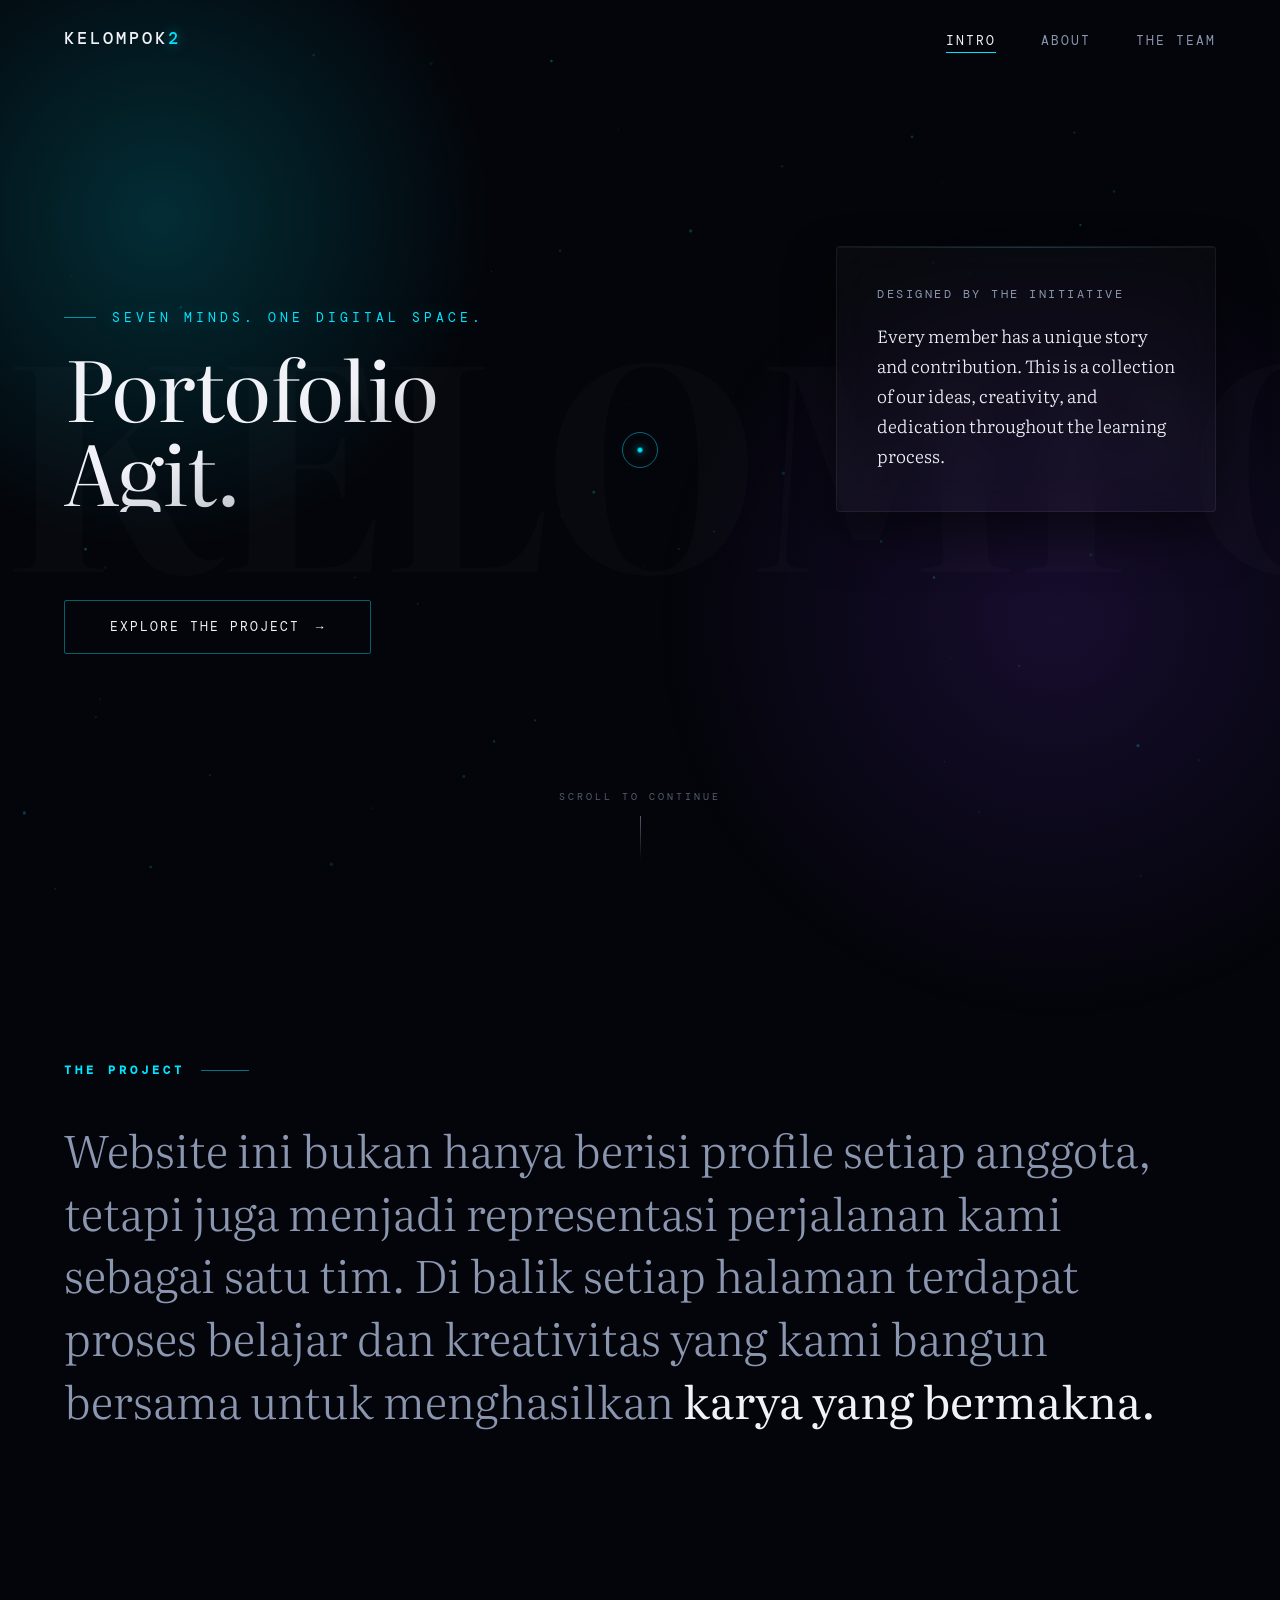
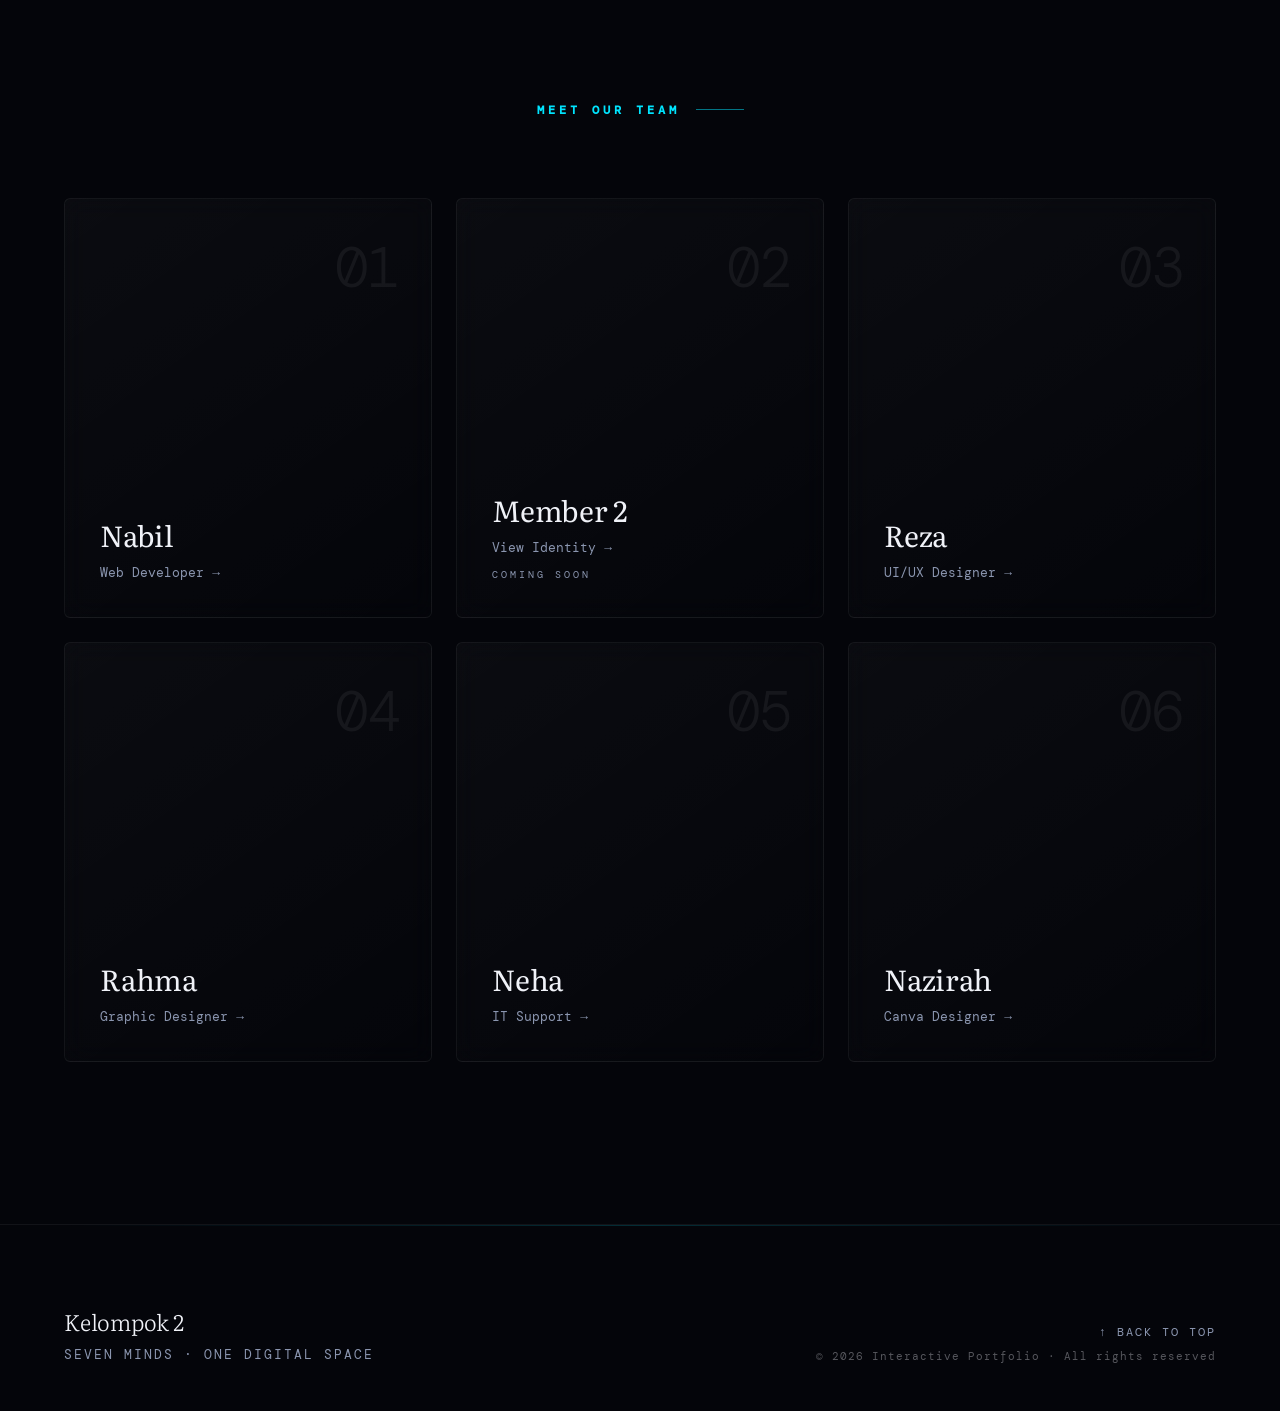
==== cosmic project/frontend/index.html @ 755e2fab "idk" ====
<!DOCTYPE html>
<html lang="en">
<head>
    <meta charset="UTF-8">
    <meta name="viewport" content="width=device-width, initial-scale=1.0">
    <title>Kelompok 2 — Interactive Portfolio</title>
    <meta name="description" content="An interactive portfolio by seven students — featuring personal profiles, music, and synchronized lyrics. Seven minds. One digital space.">
    <meta property="og:title" content="Kelompok 2 — Interactive Portfolio">
    <meta property="og:description" content="Seven minds. One digital space. Explore each member's identity, favorite music, and synchronized lyrics.">
    <meta property="og:type" content="website">

    <!-- Google Fonts: Literata & DM Mono -->
    <link rel="preconnect" href="https://fonts.googleapis.com">
    <link rel="preconnect" href="https://fonts.gstatic.com" crossorigin>
    <link href="https://fonts.googleapis.com/css2?family=DM+Mono:ital,wght@0,300;0,400;0,500&family=Literata:opsz,wght@7..72,200..900&display=swap" rel="stylesheet">

    <link rel="stylesheet" href="css/style.css">
</head>
<body>

    <!-- Particle Canvas (lightweight, JS-driven) -->
    <canvas id="particle-canvas" aria-hidden="true"></canvas>

    <!-- Custom Interactive Cursor -->
    <div class="cursor-dot" aria-hidden="true"></div>
    <div class="cursor-outline" aria-hidden="true"></div>

    <!-- Ambient Background Glows -->
    <div class="ambient-glow glow-cyan" aria-hidden="true"></div>
    <div class="ambient-glow glow-purple" aria-hidden="true"></div>

    <!-- Mobile Nav Overlay -->
    <div class="mobile-nav-overlay" id="mobile-nav" role="dialog" aria-label="Navigation menu" aria-hidden="true">
        <a href="#hero" class="mobile-nav-link">Intro</a>
        <a href="#about" class="mobile-nav-link">About</a>
        <a href="#team" class="mobile-nav-link">The Team</a>
    </div>

    <!-- Navigation -->
    <nav class="glass-nav" aria-label="Main navigation">
        <a href="#hero" class="nav-brand" aria-label="Kelompok 2 — Home">KELOMPOK<span>2</span></a>
        <ul class="nav-links" role="list">
            <li><a href="#hero">Intro</a></li>
            <li><a href="#about">About</a></li>
            <li><a href="#team">The Team</a></li>
        </ul>
        <button class="nav-toggle" id="nav-toggle" aria-label="Toggle navigation menu" aria-expanded="false" aria-controls="mobile-nav">
            <span class="bar"></span>
            <span class="bar"></span>
            <span class="bar"></span>
        </button>
    </nav>

    <!-- ================================================================
         HERO SECTION
    ================================================================ -->
    <header id="hero" class="hero-section">
        <!-- Giant background marquee typography -->
        <h1 class="hero-bg-text" aria-hidden="true">
            <div class="hero-bg-track">
                <span>KELOMPOK 2&nbsp;</span>
                <span>KELOMPOK 2&nbsp;</span>
            </div>
        </h1>

        <div class="hero-content">
            <div class="hero-main-text reveal-text">
                <p class="subtitle">SEVEN MINDS. ONE DIGITAL SPACE.</p>
                <h2>Portofolio<br>Agit.</h2>
            </div>

            <!-- Asymmetric glass detail panel -->
            <div class="hero-side-panel glass-panel reveal-fade">
                <p class="panel-title">DESIGNED BY THE INITIATIVE</p>
                <p class="panel-desc">Every member has a unique story and contribution. This is a collection of our ideas, creativity, and dedication throughout the learning process.</p>
            </div>

            <a href="#about" class="cta-button reveal-fade" id="cta-explore">
                <span>Explore the Project</span>
                <span class="btn-arrow" aria-hidden="true">→</span>
            </a>
        </div>

        <div class="scroll-indicator" aria-hidden="true">
            <span class="scroll-text">SCROLL TO CONTINUE</span>
            <div class="scroll-line"></div>
        </div>
    </header>

    <!-- ================================================================
         ABOUT SECTION
    ================================================================ -->
    <section id="about" class="about-section">
        <div class="about-container">
            <h3 class="section-heading reveal-text">The Project</h3>
            <p class="about-lead reveal-fade">
                Website ini bukan hanya berisi profile setiap anggota, tetapi juga menjadi representasi perjalanan kami sebagai satu tim.
                Di balik setiap halaman terdapat proses belajar dan kreativitas yang kami bangun bersama untuk menghasilkan
                <strong>karya yang bermakna.</strong>
            </p>
        </div>
    </section>

    <!-- ================================================================
         TEAM SECTION — Holographic Cards
    ================================================================ -->
    <section id="team" class="team-section">
        <h3 class="section-heading center-align reveal-text">Meet Our Team</h3>

        <div class="team-grid">

            <!-- Member 1 — Nabil (Active) -->
            <a href="members/nabil/nabil.html"
               class="holo-card tilt-element reveal-card"
               aria-label="View Nabil's profile">
                <div class="card-border" aria-hidden="true"></div>
                <span class="member-num" aria-hidden="true">01</span>
                <div class="card-content">
                    <h4 class="member-name">Nabil</h4>
                    <p class="member-role">
                        Web Developer
                        <span class="role-arrow" aria-hidden="true">→</span>
                    </p>
                </div>
            </a>

            <!-- Member 2 — Reserved / Empty (intentional) -->
            <div class="holo-card coming-soon reveal-card" aria-label="Member 2 — Reserved" aria-disabled="true">
                <div class="card-border" aria-hidden="true"></div>
                <span class="member-num" aria-hidden="true">02</span>
                <div class="card-content">
                    <h4 class="member-name">Member 2</h4>
                    <p class="member-role">View Identity <span class="role-arrow" aria-hidden="true">→</span></p>
                </div>
            </div>

            <!-- Member 3 — Reza (Active) -->
            <a href="members/reza/reza.html"
               class="holo-card tilt-element reveal-card"
               aria-label="View Reza's profile">
                <div class="card-border" aria-hidden="true"></div>
                <span class="member-num" aria-hidden="true">03</span>
                <div class="card-content">
                    <h4 class="member-name">Reza</h4>
                    <p class="member-role">
                        UI/UX Designer
                        <span class="role-arrow" aria-hidden="true">→</span>
                    </p>
                </div>
            </a>

            <!-- Member 4 — Rahma (Active) -->
            <a href="members/rahma/rahma.html"
               class="holo-card tilt-element reveal-card"
               aria-label="View Rahma's profile">
                <div class="card-border" aria-hidden="true"></div>
                <span class="member-num" aria-hidden="true">04</span>
                <div class="card-content">
                    <h4 class="member-name">Rahma</h4>
                    <p class="member-role">
                        Graphic Designer
                        <span class="role-arrow" aria-hidden="true">→</span>
                    </p>
                </div>
            </a>

            <!-- Member 5 — Neha (Active) -->
            <a href="members/neha/neha.html"
               class="holo-card tilt-element reveal-card"
               aria-label="View Neha's profile">
                <div class="card-border" aria-hidden="true"></div>
                <span class="member-num" aria-hidden="true">05</span>
                <div class="card-content">
                    <h4 class="member-name">Neha</h4>
                    <p class="member-role">
                        IT Support
                        <span class="role-arrow" aria-hidden="true">→</span>
                    </p>
                </div>
            </a>

            <!-- Member 6 — Nazirah (Active) -->
            <a href="members/nazirah/nazirah.html"
               class="holo-card tilt-element reveal-card"
               aria-label="View Nazirah's profile">
                <div class="card-border" aria-hidden="true"></div>
                <span class="member-num" aria-hidden="true">06</span>
                <div class="card-content">
                    <h4 class="member-name">Nazirah</h4>
                    <p class="member-role">
                        Canva Designer
                        <span class="role-arrow" aria-hidden="true">→</span>
                    </p>
                </div>
            </a>

        </div>
    </section>

    <!-- ================================================================
         FOOTER
    ================================================================ -->
    <footer class="site-footer reveal-fade">
        <div class="footer-brand">
            <strong>Kelompok 2</strong>
            SEVEN MINDS · ONE DIGITAL SPACE
        </div>
        <div class="footer-right">
            <a href="#hero" class="back-to-top" aria-label="Back to top">
                ↑ Back to top
            </a>
            <p class="footer-copy">© 2026 Interactive Portfolio · All rights reserved</p>
        </div>
    </footer>

    <script src="java script/script.js"></script>
</body>
</html>
---- cosmic project/frontend/css/style.css ----
/* ==========================================================================
   COSMIC PORTFOLIO — LANDING PAGE STYLES
   Premium elevation. Original concept preserved. Structure unchanged.
   ========================================================================== */

/* --------------------------------------------------------------------------
   1. DESIGN TOKENS & RESET
   -------------------------------------------------------------------------- */
:root {
  /* Core Palette */
  --bg-dark:        #04050A;
  --bg-panel:       #080B14;
  --navy-dark:      #0A0F1C;

  /* Accent Colors */
  --cyan:           #00E5FF;
  --cyan-dim:       rgba(0, 229, 255, 0.15);
  --purple:         #7C3AED;
  --purple-dim:     rgba(124, 58, 237, 0.15);
  --gold:           #C9A84C;

  /* Text */
  --text-primary:   #F0F2F8;
  --text-secondary: #8B96B0;
  --text-faint:     rgba(240, 242, 248, 0.35);

  /* Glass */
  --glass-bg:       rgba(255, 255, 255, 0.025);
  --glass-border:   rgba(255, 255, 255, 0.06);
  --glass-shine:    rgba(0, 229, 255, 0.18);

  /* Typography */
  --font-heading: 'Literata', Georgia, serif;
  --font-mono:    'DM Mono', 'Courier New', monospace;

  /* Motion */
  --ease-out-expo: cubic-bezier(0.16, 1, 0.3, 1);
  --ease-in-out:   cubic-bezier(0.4, 0, 0.2, 1);

  /* Layout */
  --section-pad-x: clamp(1.5rem, 5vw, 6rem);
}

*, *::before, *::after {
  margin: 0;
  padding: 0;
  box-sizing: border-box;
  cursor: none;
}

html {
  scroll-behavior: smooth;
  background-color: var(--bg-dark);
  color: var(--text-primary);
  overflow-x: hidden;
  font-size: 16px;
}

body {
  font-family: var(--font-heading);
  overflow-x: hidden;
  position: relative;
  -webkit-font-smoothing: antialiased;
  -moz-osx-font-smoothing: grayscale;
}

::selection {
  background: var(--cyan);
  color: var(--bg-dark);
}

img {
  max-width: 100%;
  display: block;
}

/* --------------------------------------------------------------------------
   2. NOISE + GRID OVERLAY (cinematic texture)
   -------------------------------------------------------------------------- */
body::before {
  content: '';
  position: fixed;
  inset: -100px;
  z-index: 0;
  pointer-events: none;
  opacity: 0.025;
  background-image:
    linear-gradient(rgba(0, 229, 255, 0.06) 1px, transparent 1px),
    linear-gradient(90deg, rgba(0, 229, 255, 0.06) 1px, transparent 1px);
  background-size: 80px 80px;
  animation: gridDrift 60s linear infinite;
  will-change: transform;
}

@keyframes gridDrift {
  from { transform: translate(0, 0); }
  to   { transform: translate(80px, 80px); }
}

/* --------------------------------------------------------------------------
   3. AMBIENT GLOW ORBS
   -------------------------------------------------------------------------- */
.ambient-glow {
  position: fixed;
  border-radius: 50%;
  z-index: 0;
  pointer-events: none;
  opacity: 0;
  animation: orbIn 2s var(--ease-out-expo) forwards, floatOrb 18s ease-in-out infinite alternate;
  will-change: transform, opacity;
}

.glow-cyan {
  top: -15%;
  left: -15%;
  width: 55vw;
  height: 55vw;
  background: radial-gradient(circle, rgba(0, 229, 255, 0.18) 0%, transparent 68%);
  animation-delay: 0.3s, 0.3s;
}

.glow-purple {
  bottom: -15%;
  right: -15%;
  width: 65vw;
  height: 65vw;
  background: radial-gradient(circle, rgba(124, 58, 237, 0.16) 0%, transparent 68%);
  animation-delay: 0.5s, 6s;
}

@keyframes orbIn {
  from { opacity: 0; transform: scale(0.85); }
  to   { opacity: 1; transform: scale(1); }
}

@keyframes floatOrb {
  0%   { transform: translate(0, 0)   scale(1); }
  50%  { transform: translate(3%, 5%) scale(1.05); }
  100% { transform: translate(6%, 2%) scale(1.08); }
}

/* --------------------------------------------------------------------------
   4. PARTICLE CANVAS
   -------------------------------------------------------------------------- */
#particle-canvas {
  position: fixed;
  inset: 0;
  z-index: 0;
  pointer-events: none;
  opacity: 0.6;
}

/* --------------------------------------------------------------------------
   5. CUSTOM CURSOR
   -------------------------------------------------------------------------- */
.cursor-dot,
.cursor-outline {
  position: fixed;
  top: 0;
  left: 0;
  border-radius: 50%;
  z-index: 9999;
  pointer-events: none;
  will-change: transform;
}

.cursor-dot {
  width: 5px;
  height: 5px;
  background: var(--cyan);
  box-shadow: 0 0 8px var(--cyan);
}

.cursor-outline {
  width: 36px;
  height: 36px;
  border: 1px solid rgba(0, 229, 255, 0.45);
  transition: width 0.25s var(--ease-out-expo),
              height 0.25s var(--ease-out-expo),
              background-color 0.25s ease,
              border-color 0.25s ease;
}

.cursor-outline.hover-active {
  width: 56px;
  height: 56px;
  background: rgba(0, 229, 255, 0.08);
  border-color: transparent;
}

.cursor-outline.cursor-click {
  scale: 0.82;
}

/* --------------------------------------------------------------------------
   6. SCROLL PROGRESS BAR
   -------------------------------------------------------------------------- */
.scroll-progress {
  position: fixed;
  top: 0;
  left: 0;
  height: 2px;
  background: linear-gradient(90deg, var(--cyan), var(--purple));
  box-shadow: 0 0 10px rgba(0, 229, 255, 0.5);
  z-index: 9998;
  width: 100%;
  transform-origin: left;
  transform: scaleX(0);
  will-change: transform;
}

/* --------------------------------------------------------------------------
   7. NAVIGATION
   -------------------------------------------------------------------------- */
.glass-nav {
  position: fixed;
  top: 0;
  width: 100%;
  padding: 1.6rem var(--section-pad-x);
  display: flex;
  justify-content: space-between;
  align-items: center;
  z-index: 1000;
  transition: background 0.4s ease, padding 0.4s ease, border-color 0.4s ease;
  border-bottom: 1px solid transparent;
}

.glass-nav.scrolled {
  background: rgba(4, 5, 10, 0.85);
  backdrop-filter: blur(20px);
  -webkit-backdrop-filter: blur(20px);
  border-color: var(--glass-border);
  padding-top: 1.1rem;
  padding-bottom: 1.1rem;
}

.nav-brand {
  font-family: var(--font-mono);
  font-weight: 500;
  font-size: 1.05rem;
  letter-spacing: 3px;
  text-transform: uppercase;
  color: var(--text-primary);
  text-decoration: none;
  position: relative;
  z-index: 1001;
}

.nav-brand span {
  color: var(--cyan);
  text-shadow: 0 0 12px rgba(0, 229, 255, 0.5);
}

/* Desktop nav links */
.nav-links {
  list-style: none;
  display: flex;
  gap: 2.8rem;
  align-items: center;
}

.nav-links a {
  color: var(--text-secondary);
  text-decoration: none;
  font-family: var(--font-mono);
  font-size: 0.8rem;
  text-transform: uppercase;
  letter-spacing: 2px;
  position: relative;
  transition: color 0.3s ease;
}

.nav-links a::after {
  content: '';
  position: absolute;
  bottom: -4px;
  left: 0;
  width: 0;
  height: 1px;
  background: var(--cyan);
  transition: width 0.35s var(--ease-out-expo);
}

.nav-links a:hover,
.nav-links a.is-active {
  color: var(--text-primary);
}

.nav-links a:hover::after,
.nav-links a.is-active::after {
  width: 100%;
}

/* Hamburger Toggle */
.nav-toggle {
  display: none;
  flex-direction: column;
  justify-content: center;
  align-items: center;
  gap: 5px;
  width: 36px;
  height: 36px;
  background: none;
  border: none;
  padding: 0;
  z-index: 1001;
  position: relative;
}

.nav-toggle .bar {
  width: 22px;
  height: 1px;
  background: var(--text-primary);
  transition: transform 0.35s var(--ease-out-expo), opacity 0.3s ease, width 0.3s ease;
  transform-origin: center;
}

.nav-toggle.open .bar:nth-child(1) { transform: translateY(6px) rotate(45deg); }
.nav-toggle.open .bar:nth-child(2) { opacity: 0; width: 0; }
.nav-toggle.open .bar:nth-child(3) { transform: translateY(-6px) rotate(-45deg); }

/* Mobile overlay nav */
.mobile-nav-overlay {
  position: fixed;
  inset: 0;
  background: rgba(4, 5, 10, 0.97);
  backdrop-filter: blur(20px);
  z-index: 999;
  display: flex;
  flex-direction: column;
  align-items: center;
  justify-content: center;
  gap: 2rem;
  opacity: 0;
  pointer-events: none;
  transition: opacity 0.4s ease;
}

.mobile-nav-overlay.open {
  opacity: 1;
  pointer-events: all;
}

.mobile-nav-overlay a {
  font-family: var(--font-heading);
  font-size: clamp(2rem, 8vw, 3.5rem);
  font-weight: 300;
  color: var(--text-primary);
  text-decoration: none;
  letter-spacing: -0.02em;
  transition: color 0.3s ease;
}

.mobile-nav-overlay a:hover { color: var(--cyan); }

/* --------------------------------------------------------------------------
   8. HERO SECTION
   -------------------------------------------------------------------------- */
.hero-section {
  position: relative;
  height: 100svh;
  min-height: 600px;
  display: flex;
  align-items: center;
  padding: 0 var(--section-pad-x);
  overflow: hidden;
}

/* Scrolling background marquee text */
.hero-bg-text {
  position: absolute;
  top: 50%;
  left: 0;
  width: 100%;
  transform: translateY(-50%);
  z-index: 1;
  overflow: hidden;
  user-select: none;
  pointer-events: none;
}

.hero-bg-track {
  display: flex;
  width: max-content;
  animation: bgMarquee 38s linear infinite;
  will-change: transform;
}

.hero-bg-track span {
  font-size: 22vw;
  font-weight: 700;
  color: rgba(255, 255, 255, 0.018);
  white-space: nowrap;
  padding-right: 0.15em;
  letter-spacing: -0.03em;
}

@keyframes bgMarquee {
  from { transform: translateX(0); }
  to   { transform: translateX(-50%); }
}

/* Hero Content */
.hero-content {
  display: grid;
  grid-template-columns: 1fr 1fr;
  gap: 2rem;
  width: 100%;
  align-items: end;
  position: relative;
  z-index: 2;
}

.hero-main-text .subtitle {
  font-family: var(--font-mono);
  color: var(--cyan);
  letter-spacing: 4px;
  font-size: 0.8rem;
  text-shadow: 0 0 20px rgba(0, 229, 255, 0.4);
  display: flex;
  align-items: center;
  gap: 1rem;
}

.hero-main-text .subtitle::before {
  content: '';
  display: inline-block;
  width: 2rem;
  height: 1px;
  background: var(--cyan);
  opacity: 0.6;
}

.hero-main-text h2 {
  font-size: clamp(3.5rem, 6.5vw, 7rem);
  line-height: 1.0;
  margin-top: 1.2rem;
  font-weight: 400;
  background: linear-gradient(160deg, var(--text-primary) 40%, rgba(240, 242, 248, 0.5) 100%);
  -webkit-background-clip: text;
  -webkit-text-fill-color: transparent;
  background-clip: text;
  letter-spacing: -0.02em;
}

/* Asymmetric Glass Panel */
.hero-side-panel {
  background: var(--glass-bg);
  border: 1px solid var(--glass-border);
  padding: 2.5rem;
  border-radius: 4px;
  backdrop-filter: blur(20px);
  -webkit-backdrop-filter: blur(20px);
  max-width: 380px;
  justify-self: end;
  box-shadow: 0 24px 48px rgba(0, 0, 0, 0.5), inset 0 1px 0 rgba(255,255,255,0.04);
  position: relative;
  overflow: hidden;
}

.hero-side-panel::before {
  content: '';
  position: absolute;
  top: 0;
  left: 0;
  right: 0;
  height: 1px;
  background: linear-gradient(90deg, transparent, var(--glass-shine), transparent);
}

.panel-title {
  font-family: var(--font-mono);
  font-size: 0.72rem;
  color: var(--text-secondary);
  margin-bottom: 1.2rem;
  letter-spacing: 2.5px;
  text-transform: uppercase;
}

.panel-desc {
  font-size: 1.1rem;
  line-height: 1.7;
  color: var(--text-primary);
  font-weight: 300;
}

/* CTA Button */
.cta-button {
  grid-column: 1 / -1;
  margin-top: 3.5rem;
  display: inline-flex;
  align-items: center;
  justify-content: center;
  gap: 1rem;
  padding: 1.1rem 2.8rem;
  border: 1px solid rgba(0, 229, 255, 0.4);
  background: transparent;
  color: var(--text-primary);
  font-family: var(--font-mono);
  text-transform: uppercase;
  text-decoration: none;
  letter-spacing: 2px;
  font-size: 0.8rem;
  position: relative;
  overflow: hidden;
  width: max-content;
  border-radius: 2px;
  transition: border-color 0.3s ease, box-shadow 0.3s ease, transform 0.5s var(--ease-out-expo);
}

.cta-button::before {
  content: '';
  position: absolute;
  inset: 0;
  background: linear-gradient(90deg, transparent, rgba(0, 229, 255, 0.07), transparent);
  transform: translateX(-100%);
  transition: transform 0.6s var(--ease-out-expo);
}

.cta-button:hover::before {
  transform: translateX(100%);
}

.cta-button:hover {
  border-color: var(--cyan);
  box-shadow: 0 0 30px rgba(0, 229, 255, 0.15), inset 0 0 30px rgba(0, 229, 255, 0.04);
}

.cta-button .btn-arrow {
  transition: transform 0.4s var(--ease-out-expo);
}

.cta-button:hover .btn-arrow {
  transform: translateX(6px);
}

.cta-button.magnet-active {
  transition: border-color 0.3s ease, box-shadow 0.3s ease, transform 0.08s ease-out;
}

/* Scroll Indicator */
.scroll-indicator {
  position: absolute;
  bottom: 2.5rem;
  left: 50%;
  transform: translateX(-50%);
  display: flex;
  flex-direction: column;
  align-items: center;
  gap: 0.8rem;
  opacity: 0;
  animation: fadeInUp 1s var(--ease-out-expo) 1.2s forwards;
}

.scroll-text {
  font-family: var(--font-mono);
  font-size: 0.65rem;
  letter-spacing: 3px;
  color: var(--text-secondary);
}

.scroll-line {
  width: 1px;
  height: 44px;
  background: linear-gradient(to bottom, var(--text-secondary), transparent);
  animation: scrollPulse 2s ease-in-out infinite;
}

@keyframes scrollPulse {
  0%, 100% { opacity: 0.4; transform: scaleY(1); }
  50%       { opacity: 1;   transform: scaleY(0.6); }
}

@keyframes fadeInUp {
  from { opacity: 0; transform: translateX(-50%) translateY(16px); }
  to   { opacity: 0.6; transform: translateX(-50%) translateY(0); }
}

/* --------------------------------------------------------------------------
   9. ABOUT SECTION
   -------------------------------------------------------------------------- */
.about-section {
  padding: 18vh var(--section-pad-x);
  min-height: 65vh;
  display: flex;
  align-items: center;
  position: relative;
}

.about-container {
  max-width: 1300px;
}

.section-heading {
  font-family: var(--font-mono);
  color: var(--cyan);
  font-size: 0.75rem;
  letter-spacing: 4px;
  text-transform: uppercase;
  margin-bottom: 2.5rem;
  display: flex;
  align-items: center;
  gap: 1rem;
}

.section-heading::after {
  content: '';
  display: block;
  width: 3rem;
  height: 1px;
  background: var(--cyan);
  opacity: 0.5;
}

.section-heading.center-align {
  justify-content: center;
  margin-bottom: 5rem;
}

.about-lead {
  font-size: clamp(1.8rem, 3.5vw, 3.2rem);
  line-height: 1.4;
  max-width: 1100px;
  font-weight: 300;
  color: var(--text-secondary);
}

.about-lead strong {
  color: var(--text-primary);
  font-weight: 400;
}

/* --------------------------------------------------------------------------
   10. TEAM SECTION — Holographic Cards
   -------------------------------------------------------------------------- */
.team-section {
  padding: 12vh var(--section-pad-x) 18vh;
  position: relative;
}

.team-grid {
  display: grid;
  grid-template-columns: repeat(auto-fit, minmax(280px, 1fr));
  gap: 1.5rem;
  perspective: 1200px;
}

/* Holographic Card */
.holo-card {
  position: relative;
  height: 420px;
  background: linear-gradient(145deg, rgba(255,255,255,0.03) 0%, rgba(255,255,255,0.005) 100%);
  border: 1px solid var(--glass-border);
  backdrop-filter: blur(12px);
  -webkit-backdrop-filter: blur(12px);
  display: flex;
  flex-direction: column;
  justify-content: flex-end;
  padding: 2.2rem;
  text-decoration: none;
  color: var(--text-primary);
  transform-style: preserve-3d;
  transition: transform 0.12s ease, box-shadow 0.4s ease, border-color 0.4s ease;
  border-radius: 6px;
  overflow: hidden;
}

/* Shimmer sweep on hover */
.holo-card::before {
  content: '';
  position: absolute;
  inset: 0;
  background: linear-gradient(115deg, transparent 40%, rgba(0, 229, 255, 0.06) 50%, transparent 60%);
  transform: translateX(-100%);
  transition: transform 0.7s var(--ease-out-expo);
  z-index: 1;
}

.holo-card:hover::before {
  transform: translateX(100%);
}

/* Top accent line per card — each gets a unique color via nth-child */
.holo-card::after {
  content: '';
  position: absolute;
  top: 0;
  left: 0;
  right: 0;
  height: 2px;
  background: var(--card-accent, var(--cyan));
  opacity: 0;
  transition: opacity 0.4s ease;
  z-index: 2;
}

.holo-card:hover::after { opacity: 1; }

.holo-card:nth-child(1) { --card-accent: var(--cyan); }
.holo-card:nth-child(2) { --card-accent: #A78BFA; }
.holo-card:nth-child(3) { --card-accent: var(--gold); }
.holo-card:nth-child(4) { --card-accent: #34D399; }
.holo-card:nth-child(5) { --card-accent: #F87171; }
.holo-card:nth-child(6) { --card-accent: #60A5FA; }
.holo-card:nth-child(7) { --card-accent: #FB923C; }

/* Glass reflection border */
.card-border {
  position: absolute;
  inset: 0;
  border: 1px solid transparent;
  background: linear-gradient(120deg, transparent, var(--glass-shine), transparent) border-box;
  -webkit-mask: linear-gradient(#fff 0 0) padding-box, linear-gradient(#fff 0 0);
  -webkit-mask-composite: destination-out;
  mask-composite: exclude;
  opacity: 0;
  transition: opacity 0.4s ease;
  border-radius: inherit;
  z-index: 1;
}

.holo-card:hover .card-border { opacity: 1; }

.holo-card:hover {
  border-color: rgba(0, 229, 255, 0.12);
  box-shadow:
    0 32px 64px rgba(0, 0, 0, 0.6),
    0 0 0 1px rgba(0, 229, 255, 0.06),
    0 0 60px rgba(124, 58, 237, 0.12);
}

/* "Coming soon" overlay for unlinked members */
.holo-card.coming-soon {
  pointer-events: none;
  opacity: 0.45;
}

.holo-card.coming-soon .card-content::after {
  content: 'COMING SOON';
  font-family: var(--font-mono);
  font-size: 0.65rem;
  letter-spacing: 3px;
  color: var(--text-secondary);
  display: block;
  margin-top: 0.8rem;
}

/* Card content layers */
.card-content {
  position: relative;
  z-index: 3;
  transform: translateZ(30px);
}

.member-num {
  font-family: var(--font-mono);
  font-size: 3.5rem;
  font-weight: 300;
  color: rgba(255, 255, 255, 0.06);
  position: absolute;
  top: 2rem;
  right: 2rem;
  transition: color 0.45s ease, text-shadow 0.45s ease;
  z-index: 3;
  letter-spacing: -0.04em;
}

.holo-card:hover .member-num {
  color: var(--card-accent, var(--cyan));
  text-shadow: 0 0 20px var(--card-accent, var(--cyan));
}

.member-name {
  font-size: 1.8rem;
  margin-bottom: 0.5rem;
  font-weight: 400;
  letter-spacing: -0.01em;
}

.member-role {
  font-family: var(--font-mono);
  font-size: 0.8rem;
  color: var(--text-secondary);
  transition: color 0.3s ease, transform 0.4s var(--ease-out-expo);
  display: flex;
  align-items: center;
  gap: 0.5rem;
}

.member-role .role-arrow {
  transition: transform 0.4s var(--ease-out-expo);
  display: inline-block;
}

.holo-card:hover .member-role {
  color: var(--text-primary);
}

.holo-card:hover .member-role .role-arrow {
  transform: translateX(6px);
}

/* --------------------------------------------------------------------------
   11. FOOTER
   -------------------------------------------------------------------------- */
.site-footer {
  padding: 5rem var(--section-pad-x) 3rem;
  border-top: 1px solid var(--glass-border);
  display: grid;
  grid-template-columns: 1fr 1fr;
  gap: 2rem;
  align-items: end;
  position: relative;
}

.site-footer::before {
  content: '';
  position: absolute;
  top: 0;
  left: var(--section-pad-x);
  right: var(--section-pad-x);
  height: 1px;
  background: linear-gradient(90deg, transparent, var(--glass-shine), transparent);
}

.footer-brand {
  font-family: var(--font-mono);
  font-size: 0.8rem;
  color: var(--text-secondary);
  letter-spacing: 2px;
}

.footer-brand strong {
  display: block;
  font-size: 1.4rem;
  color: var(--text-primary);
  font-family: var(--font-heading);
  font-weight: 300;
  letter-spacing: -0.01em;
  margin-bottom: 0.5rem;
}

.footer-right {
  text-align: right;
}

.back-to-top {
  display: inline-flex;
  align-items: center;
  gap: 0.5rem;
  font-family: var(--font-mono);
  font-size: 0.75rem;
  color: var(--text-secondary);
  text-decoration: none;
  letter-spacing: 2px;
  text-transform: uppercase;
  transition: color 0.3s ease;
}

.back-to-top:hover { color: var(--cyan); }

.footer-copy {
  font-family: var(--font-mono);
  font-size: 0.7rem;
  color: var(--text-faint);
  margin-top: 0.5rem;
  letter-spacing: 1px;
}

/* --------------------------------------------------------------------------
   12. SCROLL REVEAL ANIMATIONS
   -------------------------------------------------------------------------- */
/* Generic hidden state — added by JS */
.hidden-reveal {
  opacity: 0;
  transform: translateY(36px);
  transition: opacity 0.9s var(--ease-out-expo), transform 0.9s var(--ease-out-expo);
}

.is-visible {
  opacity: 1 !important;
  transform: translateY(0) !important;
}

/* Generic .reveal class (backwards-compatible) */
.reveal {
  opacity: 0;
  transform: translateY(50px);
  transition: opacity 0.9s var(--ease-in-out), transform 0.9s var(--ease-in-out);
}

.reveal.visible {
  opacity: 1;
  transform: none;
}

/* Staggered reveal-up for showcase cards */
.reveal-up {
  opacity: 0;
  transform: translateY(50px);
  transition:
    opacity  0.9s var(--ease-out-expo),
    transform 0.9s var(--ease-out-expo);
  transition-delay: calc(var(--stagger, 0) * 0.08s);
}

.reveal-up.is-visible {
  opacity: 1;
  transform: translateY(0);
}

/* --------------------------------------------------------------------------
   13. RESPONSIVE
   -------------------------------------------------------------------------- */
@media (max-width: 1024px) {
  .hero-content {
    grid-template-columns: 1fr;
    align-items: start;
  }

  .hero-side-panel {
    justify-self: start;
    max-width: 100%;
    width: 100%;
    margin-top: 2rem;
  }
}

@media (max-width: 768px) {
  /* Hide desktop nav, show hamburger */
  .nav-links { display: none; }
  .nav-toggle { display: flex; }

  /* Disable custom cursor on touch */
  .cursor-dot, .cursor-outline { display: none; }
  * { cursor: auto; }

  .hero-section {
    padding-top: 7rem;
    align-items: flex-start;
  }

  .holo-card { height: 320px; }

  .team-grid {
    grid-template-columns: 1fr 1fr;
    gap: 1rem;
  }

  .site-footer {
    grid-template-columns: 1fr;
  }

  .footer-right {
    text-align: left;
  }

  .about-lead {
    font-size: clamp(1.5rem, 5vw, 2.2rem);
  }

  /* Reduce glow blur on mobile for performance */
  .ambient-glow { filter: blur(50px) !important; }
}

@media (max-width: 480px) {
  .team-grid {
    grid-template-columns: 1fr;
  }

  .hero-bg-track span { font-size: 35vw; }
}

/* --------------------------------------------------------------------------
   14. REDUCED MOTION
   -------------------------------------------------------------------------- */
@media (prefers-reduced-motion: reduce) {
  *, *::before, *::after {
    animation-duration: 0.01ms !important;
    animation-iteration-count: 1 !important;
    transition-duration: 0.01ms !important;
    scroll-behavior: auto !important;
  }
}
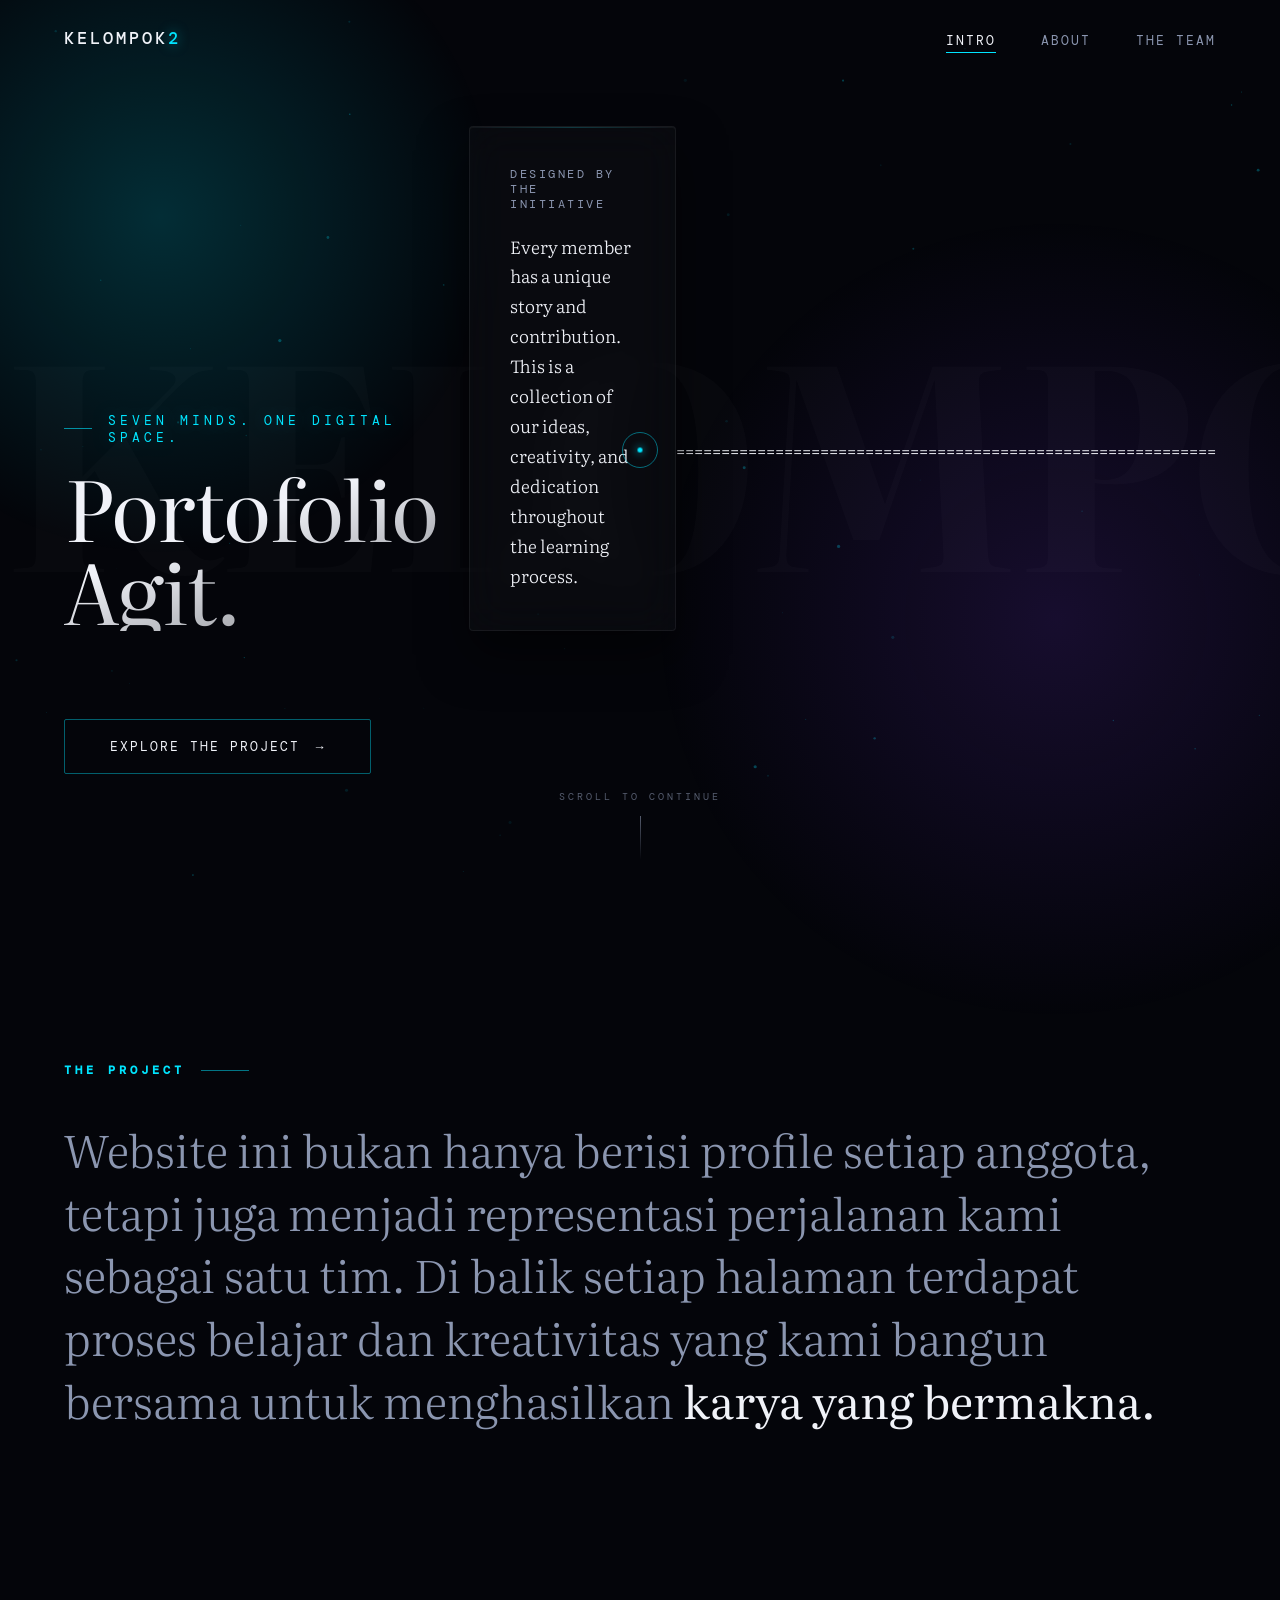
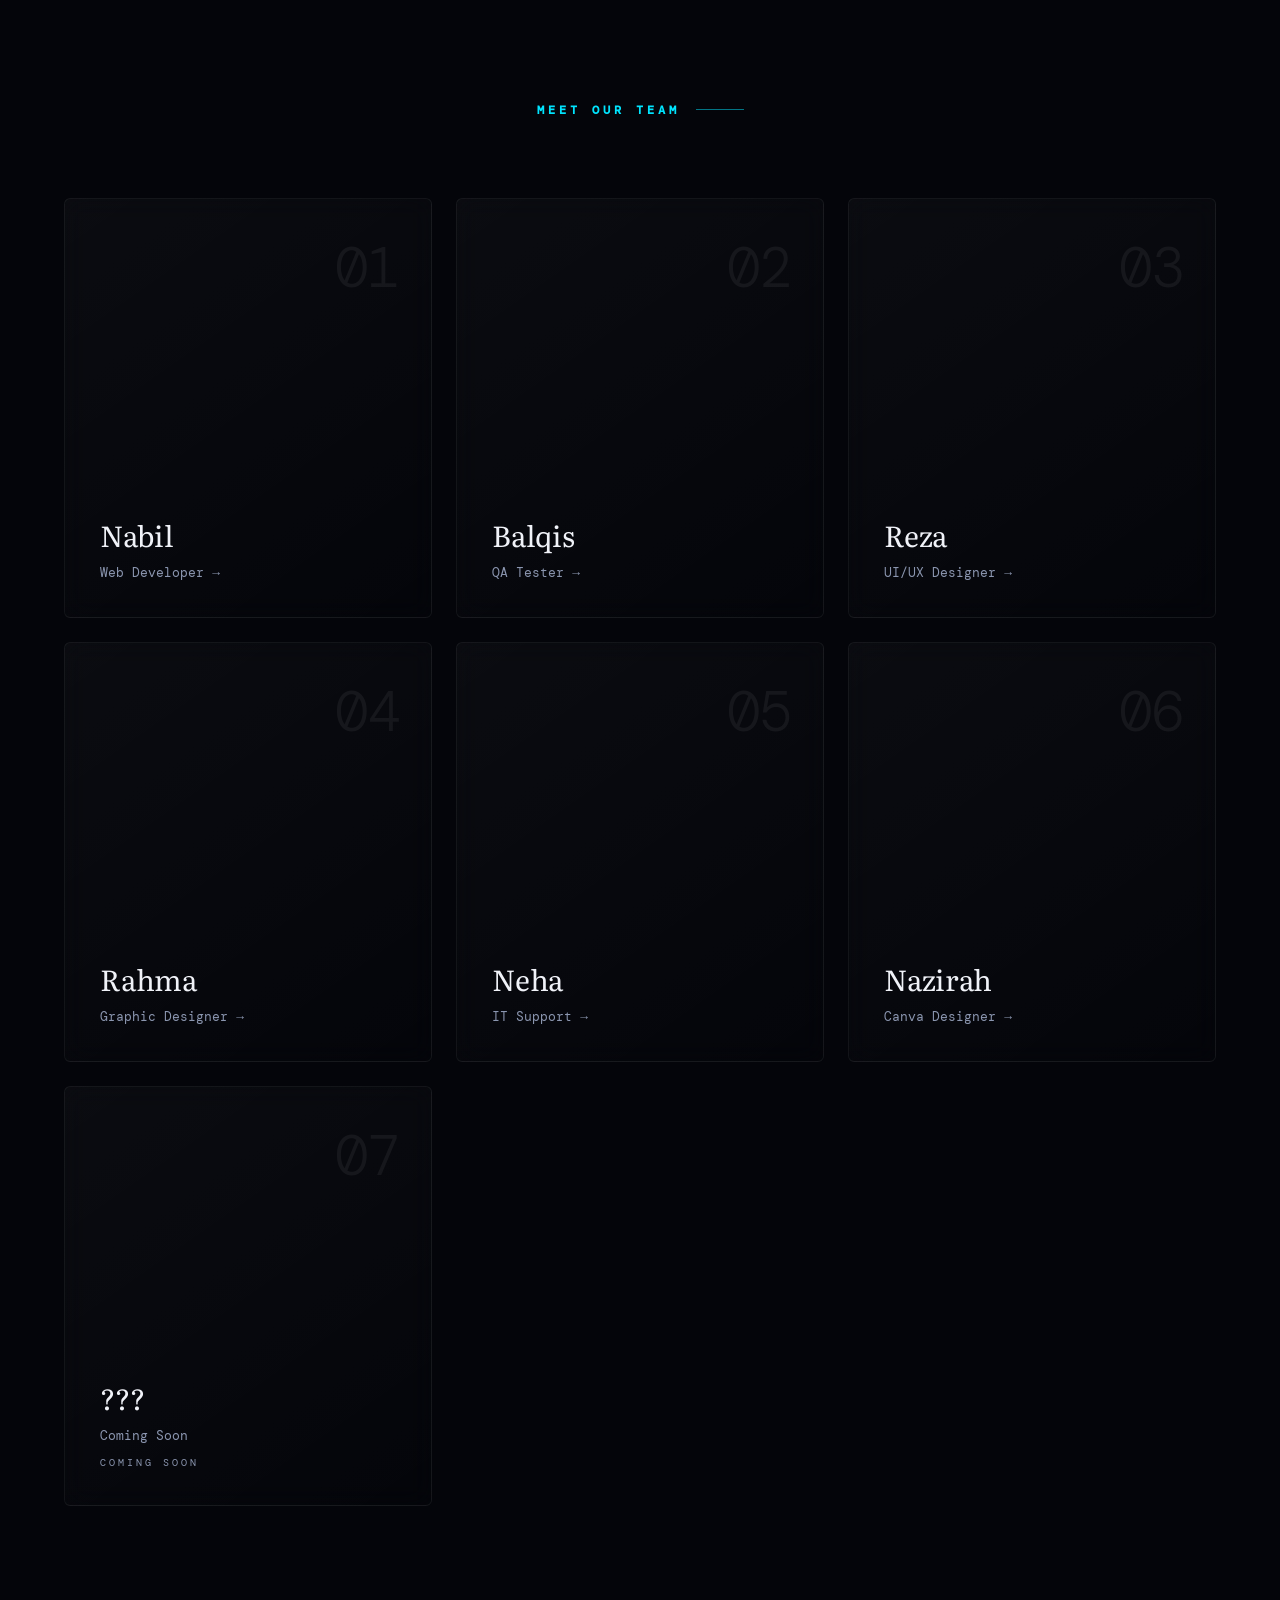
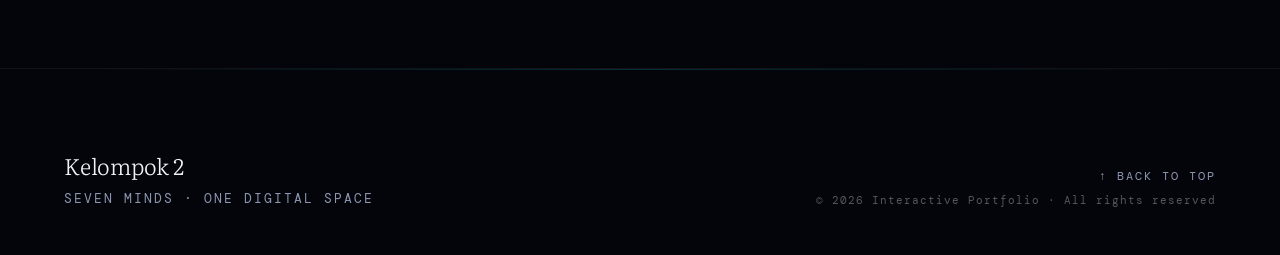
==== commit 6addfae1: "Revise member details and add placeholder for new member Updated member profiles and added new membe" ====
--- a/cosmic project/frontend/index.html
+++ b/cosmic project/frontend/index.html
@@ -80,6 +80,7 @@
                 <span class="btn-arrow" aria-hidden="true">→</span>
             </a>
         </div>
+    ============================================================
 
         <div class="scroll-indicator" aria-hidden="true">
             <span class="scroll-text">SCROLL TO CONTINUE</span>
@@ -88,8 +89,7 @@
     </header>
 
     <!-- ================================================================
-         ABOUT SECTION
-    ================================================================ -->
+         ABOUT SECTION==== -->
     <section id="about" class="about-section">
         <div class="about-container">
             <h3 class="section-heading reveal-text">The Project</h3>
@@ -111,7 +111,7 @@
 
             <!-- Member 1 — Nabil (Active) -->
             <a href="members/nabil/nabil.html"
-               class="holo-card tilt-element reveal-card"
+               class="holo-card tilt-element reveal-card card-nabil"
                aria-label="View Nabil's profile">
                 <div class="card-border" aria-hidden="true"></div>
                 <span class="member-num" aria-hidden="true">01</span>
@@ -124,15 +124,17 @@
                 </div>
             </a>
 
-            <!-- Member 2 — Reserved / Empty (intentional) -->
-            <div class="holo-card coming-soon reveal-card" aria-label="Member 2 — Reserved" aria-disabled="true">
+            <!-- Member 2 — Balqis (Active) -->
+            <a href="members/balqis freak/balqis.html"
+               class="holo-card tilt-element reveal-card card-balqis"
+               aria-label="View Balqis's profile">
                 <div class="card-border" aria-hidden="true"></div>
                 <span class="member-num" aria-hidden="true">02</span>
                 <div class="card-content">
-                    <h4 class="member-name">Member 2</h4>
-                    <p class="member-role">View Identity <span class="role-arrow" aria-hidden="true">→</span></p>
-                </div>
-            </div>
+                    <h4 class="member-name">Balqis</h4>
+                    <p class="member-role">QA Tester <span class="role-arrow" aria-hidden="true">→</span></p>
+                </div>
+            </a>
 
             <!-- Member 3 — Reza (Active) -->
             <a href="members/reza/reza.html"
@@ -193,6 +195,16 @@
                     </p>
                 </div>
             </a>
+
+            <!-- Member 7 — Coming Soon -->
+            <div class="holo-card coming-soon reveal-card" aria-label="Member 7 — Coming Soon" aria-disabled="true">
+                <div class="card-border" aria-hidden="true"></div>
+                <span class="member-num" aria-hidden="true">07</span>
+                <div class="card-content">
+                    <h4 class="member-name">???</h4>
+                    <p class="member-role">Coming Soon</p>
+                </div>
+            </div>
 
         </div>
     </section>
@@ -215,4 +227,4 @@
 
     <script src="java script/script.js"></script>
 </body>
-</html>+</html>
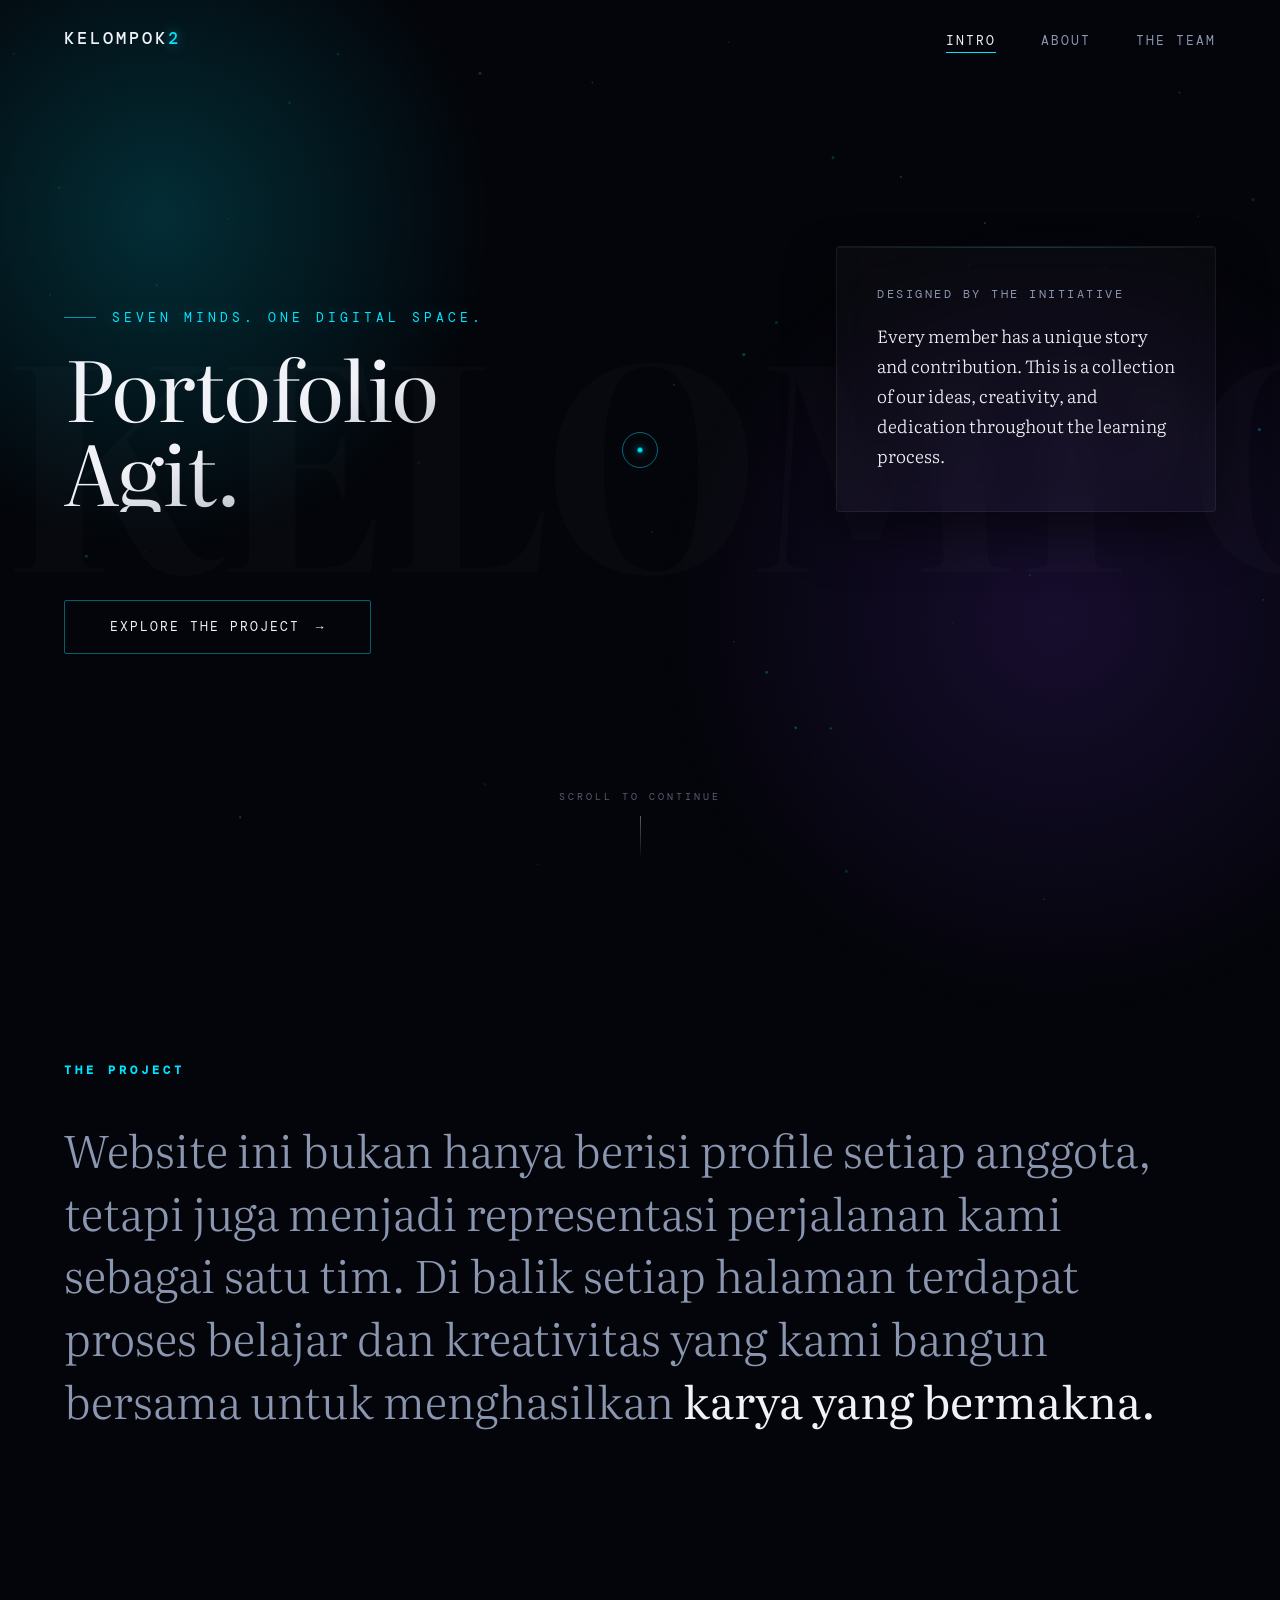
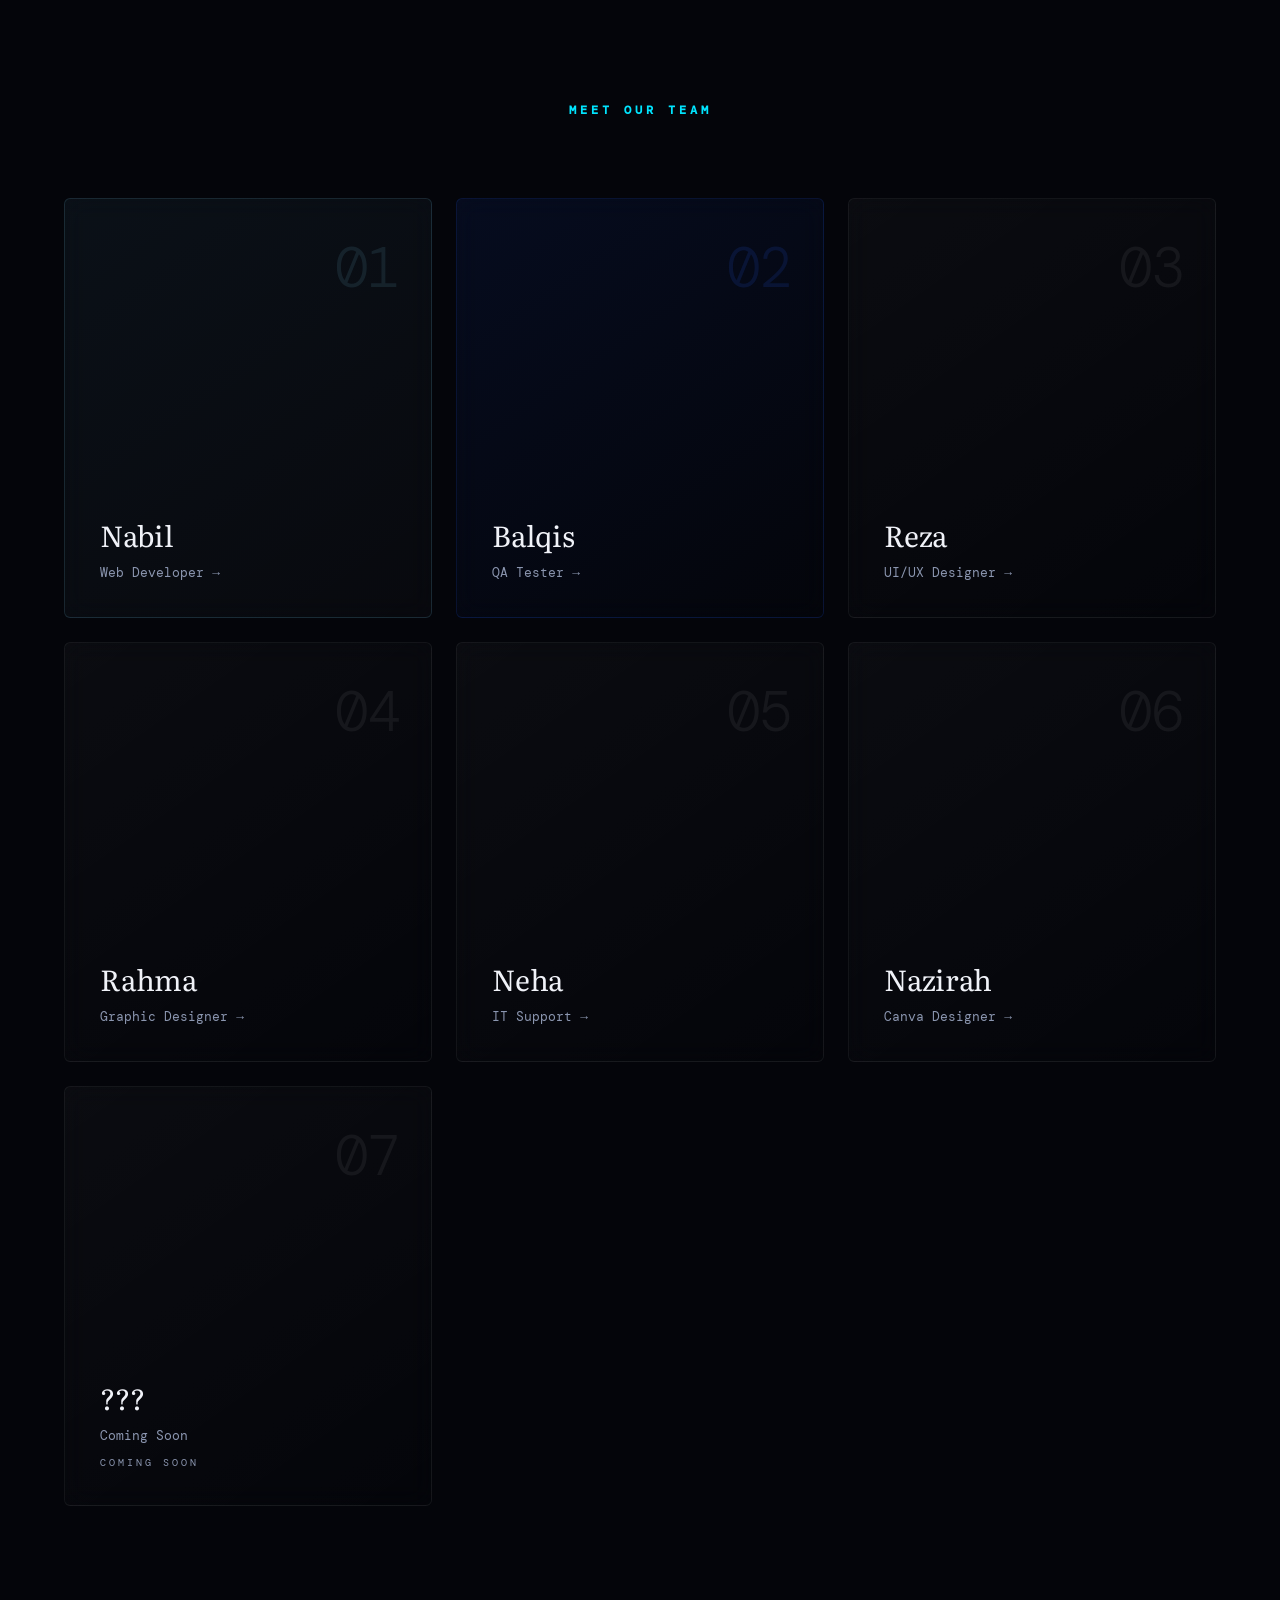
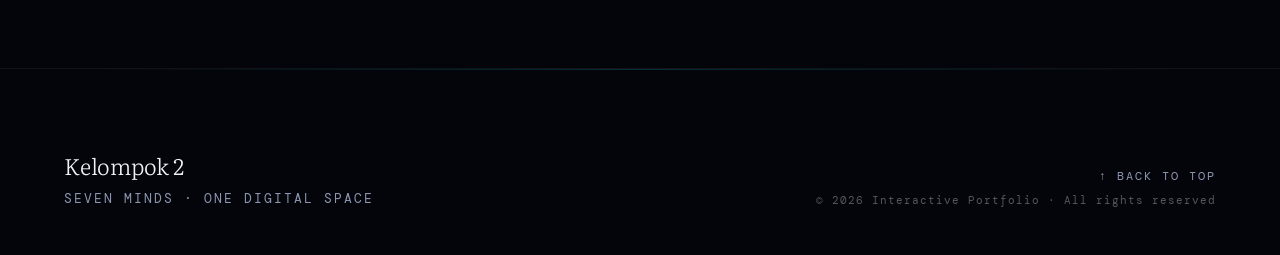
==== commit c2c297e4: "Remove separator comment from index.html Removed unnecessary separator comment from index.html." ====
--- a/cosmic project/frontend/index.html
+++ b/cosmic project/frontend/index.html
@@ -80,7 +80,6 @@
                 <span class="btn-arrow" aria-hidden="true">→</span>
             </a>
         </div>
-    ============================================================
 
         <div class="scroll-indicator" aria-hidden="true">
             <span class="scroll-text">SCROLL TO CONTINUE</span>
--- a/cosmic project/frontend/css/style.css
+++ b/cosmic project/frontend/css/style.css
@@ -125,7 +125,7 @@
   width: 65vw;
   height: 65vw;
   background: radial-gradient(circle, rgba(124, 58, 237, 0.16) 0%, transparent 68%);
-  animation-delay: 0.5s, 6s;
+  animation-delay: 0.5s, 0.5s; /* BUG FIX: was '6s' — float delay harus sama dengan fade-in delay */
 }
 
 @keyframes orbIn {
@@ -424,7 +424,7 @@
 
 .hero-main-text .subtitle::before {
   content: '';
-  display: inline-block;
+  display: inline-block;   /* BUG FIX: was 'none', garis accent tidak tampil */
   width: 2rem;
   height: 1px;
   background: var(--cyan);
@@ -605,7 +605,7 @@
 
 .section-heading::after {
   content: '';
-  display: block;
+  display: none;   
   width: 3rem;
   height: 1px;
   background: var(--cyan);
@@ -696,6 +696,7 @@
 
 .holo-card:hover::after { opacity: 1; }
 
+/* Default accent colors per grid position (fallback for non-couple cards) */
 .holo-card:nth-child(1) { --card-accent: var(--cyan); }
 .holo-card:nth-child(2) { --card-accent: #A78BFA; }
 .holo-card:nth-child(3) { --card-accent: var(--gold); }
@@ -704,14 +705,145 @@
 .holo-card:nth-child(6) { --card-accent: #60A5FA; }
 .holo-card:nth-child(7) { --card-accent: #FB923C; }
 
+/* ==========================================================================
+   COUPLE CARDS — Nabil (01) × Balqis (02)
+   Nabil  → sky blue  (#7DD3FC) — light, airy, his vibe
+   Balqis → deep navy (#1D4ED8) — deep, dark, her vibe
+   They sit next to each other so the colours naturally flow from light→dark.
+   Easter egg: hover either card to see a little "her 💙" / "his 🩵" badge.
+   ========================================================================== */
+
+/* Override accent colors for the couple */
+.card-nabil { --card-accent: #7DD3FC; --couple-glow: rgba(125, 211, 252, 0.18); }
+.card-balqis { --card-accent: #1D4ED8; --couple-glow: rgba(29, 78, 216, 0.22); }
+
+/* Nabil — light sky-blue card skin */
+.card-nabil {
+  background: linear-gradient(
+    145deg,
+    rgba(125, 211, 252, 0.06) 0%,
+    rgba(255, 255, 255, 0.02) 100%
+  );
+  border-color: rgba(125, 211, 252, 0.14);
+}
+
+/* Balqis — deep navy card skin */
+.card-balqis {
+  background: linear-gradient(
+    145deg,
+    rgba(29, 78, 216, 0.10) 0%,
+    rgba(15, 23, 42, 0.04) 100%
+  );
+  border-color: rgba(29, 78, 216, 0.18);
+}
+
+/* Hover glow — each card glows in their own colour */
+.card-nabil:hover {
+  border-color: rgba(125, 211, 252, 0.30);
+  box-shadow:
+    0 32px 64px rgba(0, 0, 0, 0.55),
+    0 0 0 1px rgba(125, 211, 252, 0.10),
+    0 0 60px var(--couple-glow);
+}
+.card-balqis:hover {
+  border-color: rgba(29, 78, 216, 0.35);
+  box-shadow:
+    0 32px 64px rgba(0, 0, 0, 0.60),
+    0 0 0 1px rgba(29, 78, 216, 0.12),
+    0 0 60px var(--couple-glow);
+}
+
+/* Accent top-line always visible (faint) for couple — not just on hover */
+.card-nabil::after,
+.card-balqis::after {
+  opacity: 0.35;
+}
+.card-nabil:hover::after,
+.card-balqis:hover::after {
+  opacity: 1;
+}
+
+/* Member-num glow in their own colour */
+.card-nabil .member-num  { color: rgba(125, 211, 252, 0.10); }
+.card-balqis .member-num { color: rgba(29, 78, 216, 0.16); }
+.card-nabil:hover .member-num  {
+  color: #7DD3FC;
+  text-shadow: 0 0 24px rgba(125, 211, 252, 0.7);
+}
+.card-balqis:hover .member-num {
+  color: #60A5FA;
+  text-shadow: 0 0 24px rgba(29, 78, 216, 0.8);
+}
+
+/* ── Easter egg badge ──────────────────────────────────────────────────────
+   A tiny "her 💙" / "his 🩵" label floats in the top-left corner of each
+   card. Hidden until hover — then slides down with a bounce.
+   Completely harmless to other members' cards (scoped by .card-nabil/.card-balqis).
+   ─────────────────────────────────────────────────────────────────────── */
+/* BUG FIX: Easter egg badge dipindah dari ::before ke ::after
+   Sebelumnya ::before konflik dengan shimmer-sweep (.holo-card::before)
+   sehingga efek shimmer hilang di card Nabil & Balqis.
+   Solusi: badge memakai ::after, sedangkan ::after top-accent-line
+   di .holo-card sudah di-override per card via .card-nabil::after / .card-balqis::after di bawah. */
+.card-nabil::after,
+.card-balqis::after {
+  /* Shared badge base — overrides the generic top-accent-line ::after */
+  content: '';
+  font-family: var(--font-mono);
+  font-size: 0.6rem;
+  letter-spacing: 0.12em;
+  padding: 0.28rem 0.55rem;
+  border-radius: 999px;
+  /* Reset the top-accent-line positioning */
+  top: auto;
+  left: auto;
+  right: auto;
+  height: auto;
+  /* Badge positioning */
+  position: absolute;
+  top: 1.1rem;
+  left: 1.3rem;
+  z-index: 4;
+  opacity: 0;
+  transform: translateY(-6px);
+  transition: opacity 0.35s ease, transform 0.35s cubic-bezier(0.34, 1.56, 0.64, 1);
+  pointer-events: none;
+}
+
+.card-nabil::after {
+  content: 'his';
+  background: rgba(125, 211, 252, 0.12);
+  border: 1px solid rgba(125, 211, 252, 0.28);
+  color: #7DD3FC;
+}
+
+.card-balqis::after {
+  content: 'her';
+  background: rgba(29, 78, 216, 0.12);
+  border: 1px solid rgba(29, 78, 216, 0.28);
+  color: #93C5FD;
+}
+
+.card-nabil:hover::after,
+.card-balqis:hover::after {
+  opacity: 1;
+  transform: translateY(0);
+}
+
 /* Glass reflection border */
 .card-border {
   position: absolute;
   inset: 0;
   border: 1px solid transparent;
   background: linear-gradient(120deg, transparent, var(--glass-shine), transparent) border-box;
-  -webkit-mask: linear-gradient(#fff 0 0) padding-box, linear-gradient(#fff 0 0);
+  -webkit-mask:
+    linear-gradient(#fff 0 0) padding-box,
+    linear-gradient(#fff 0 0);
   -webkit-mask-composite: destination-out;
+  /* BUG FIX: tambah 'mask' standard agar efek border kaca muncul di Firefox & browser non-WebKit */
+  mask:
+    linear-gradient(#fff 0 0) padding-box,
+    linear-gradient(#fff 0 0);
   mask-composite: exclude;
   opacity: 0;
   transition: opacity 0.4s ease;
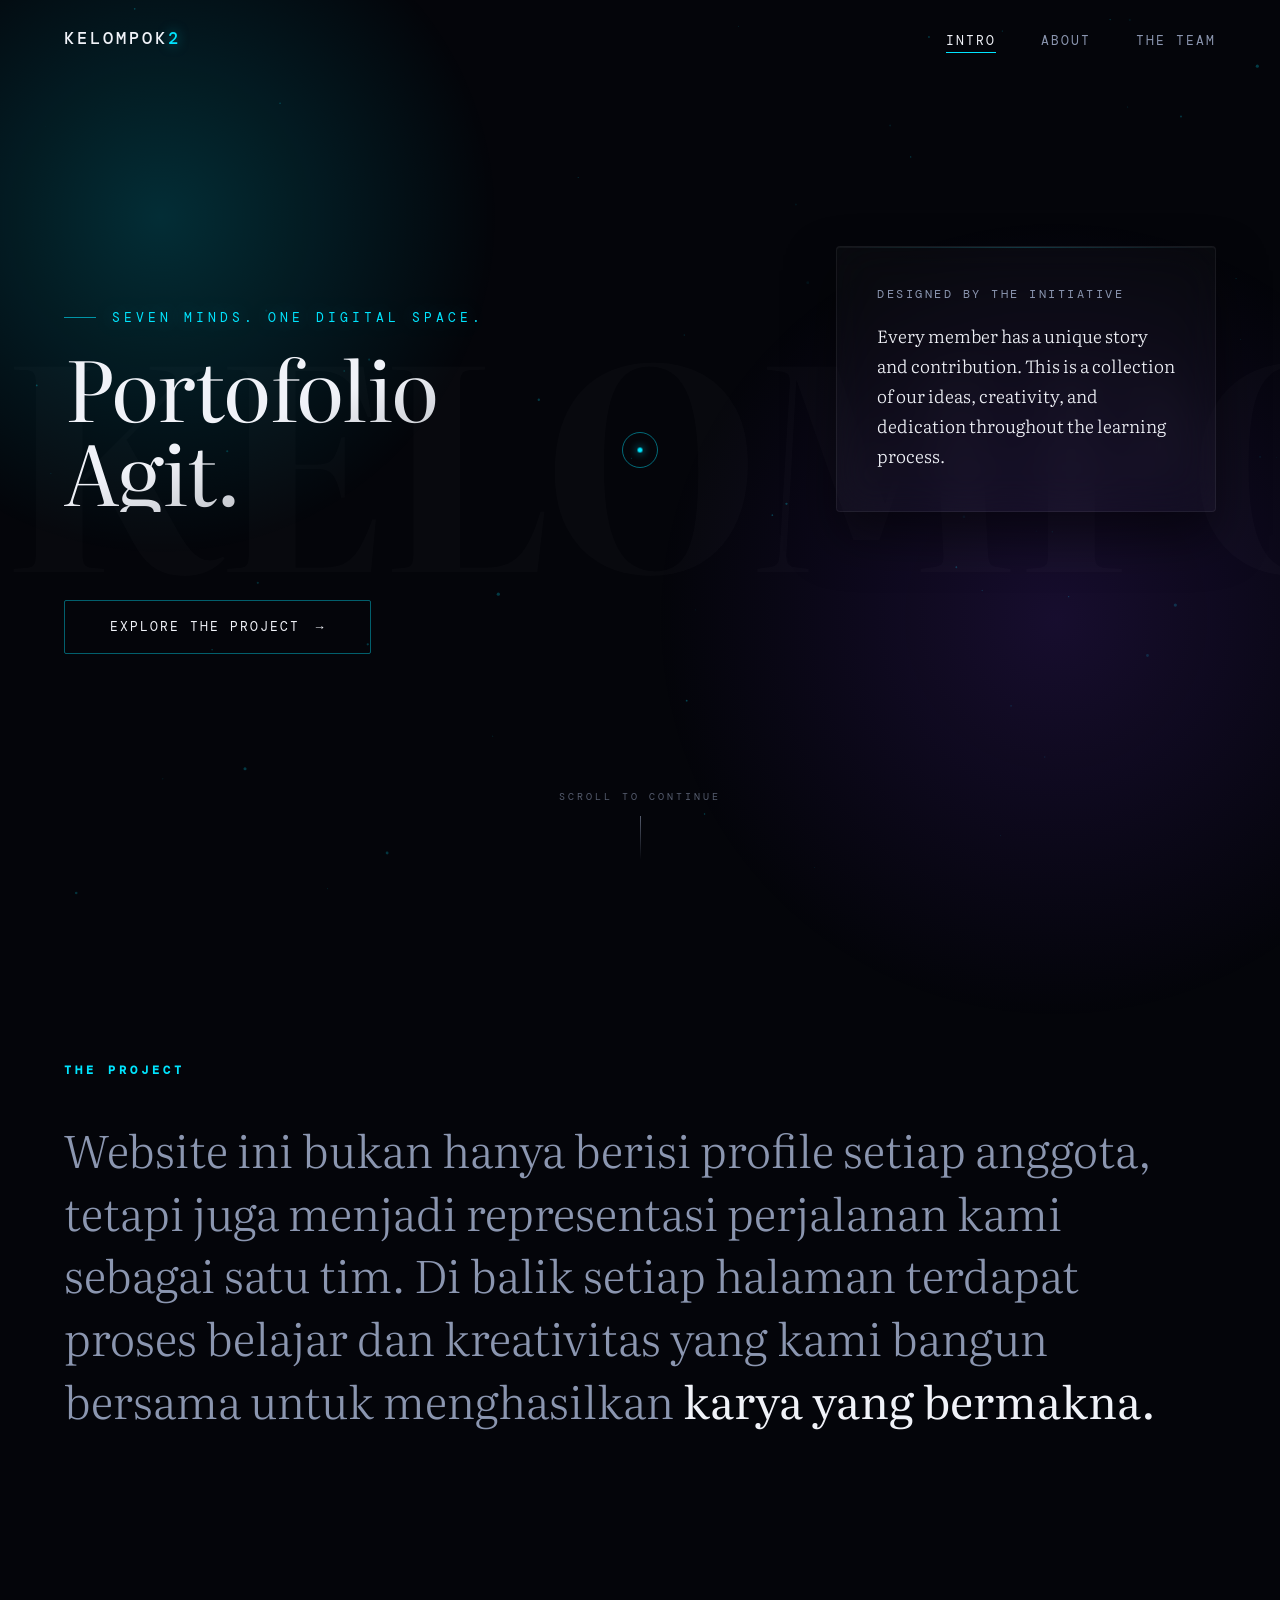
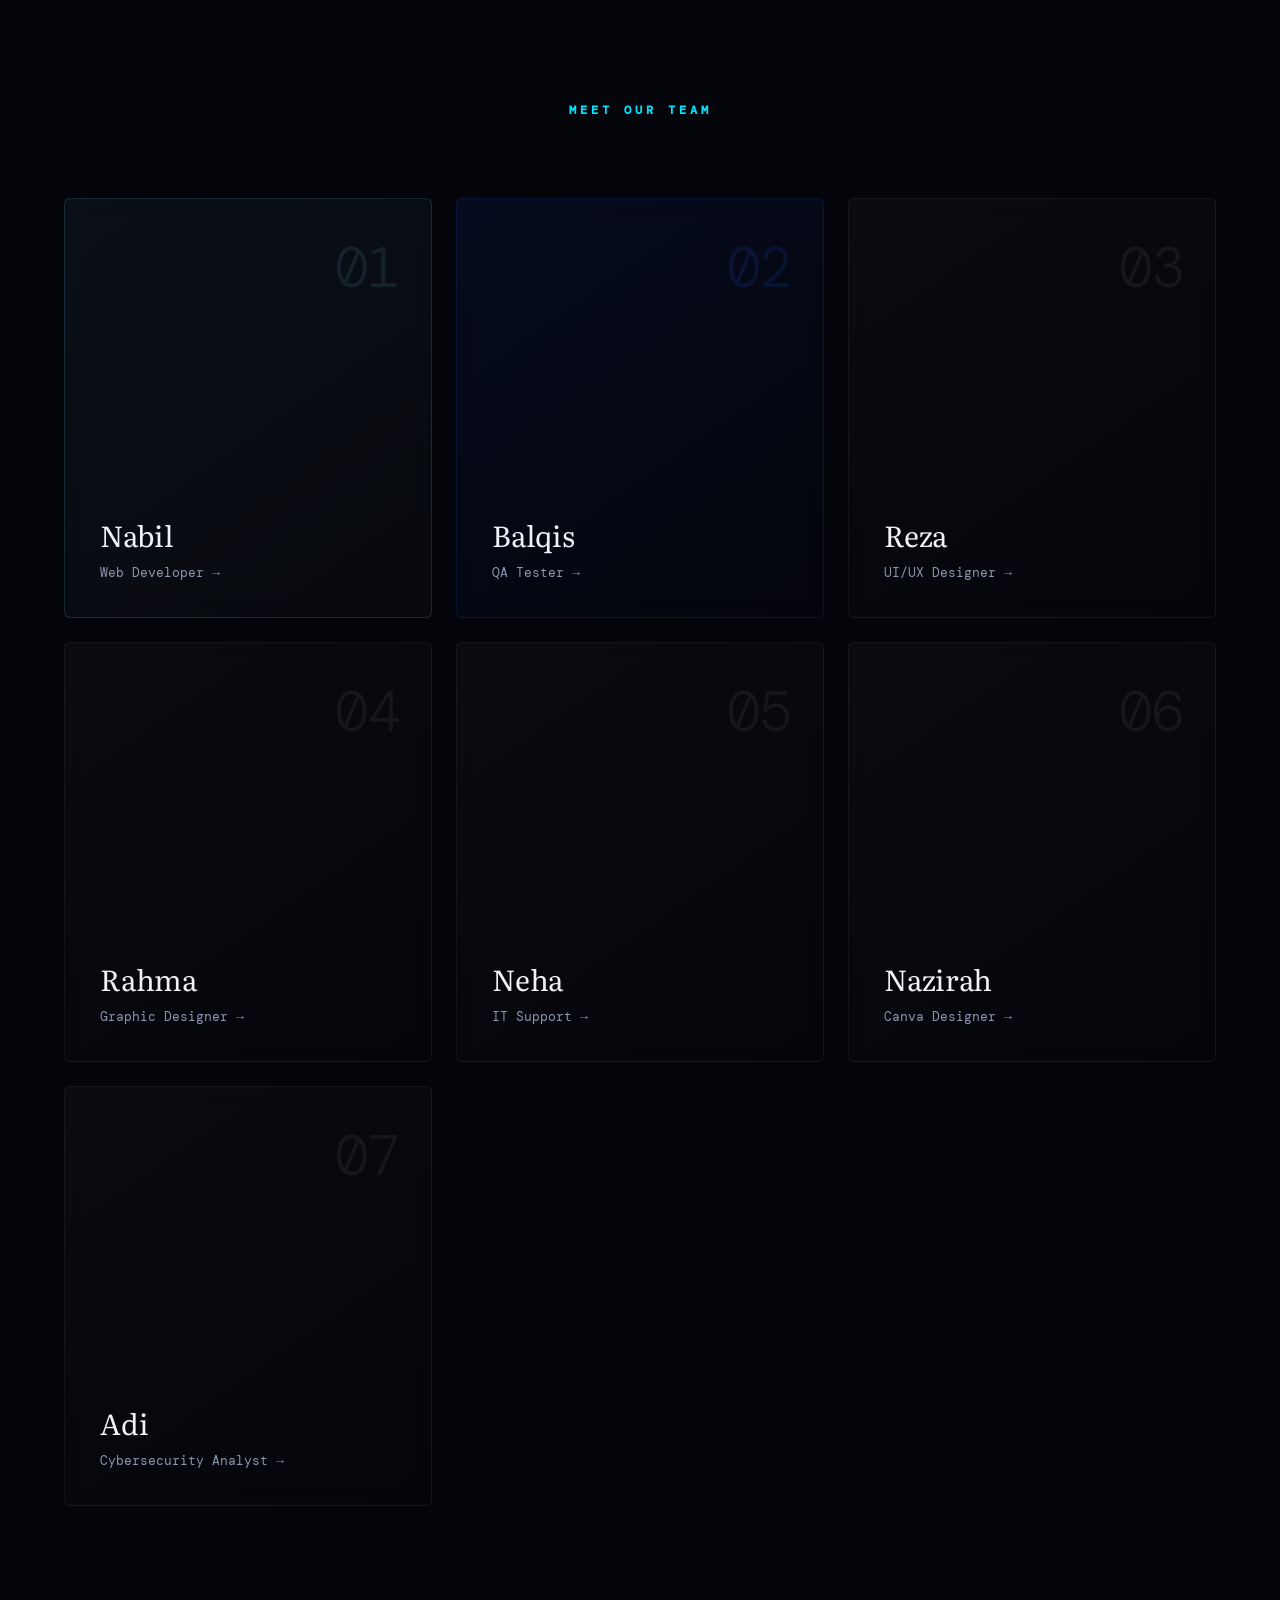
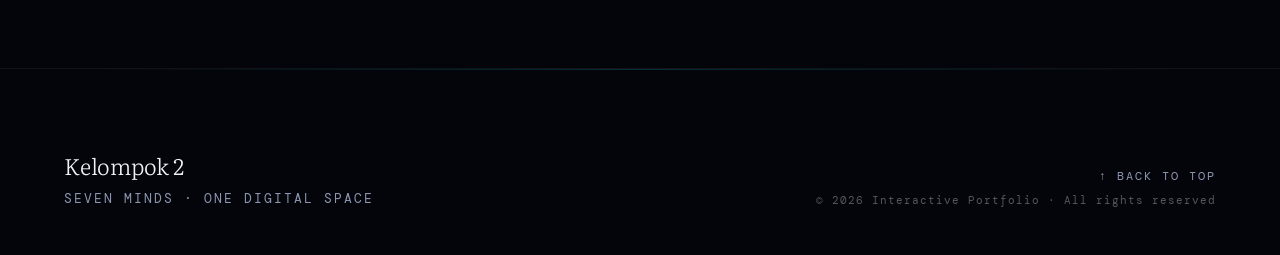
==== commit 01e3814b: "Update member 7 details and remove comments" ====
--- a/cosmic project/frontend/index.html
+++ b/cosmic project/frontend/index.html
@@ -87,8 +87,6 @@
         </div>
     </header>
 
-    <!-- ================================================================
-         ABOUT SECTION==== -->
     <section id="about" class="about-section">
         <div class="about-container">
             <h3 class="section-heading reveal-text">The Project</h3>
@@ -195,15 +193,20 @@
                 </div>
             </a>
 
-            <!-- Member 7 — Coming Soon -->
-            <div class="holo-card coming-soon reveal-card" aria-label="Member 7 — Coming Soon" aria-disabled="true">
+            <!-- Member 7 — Adi (Active) -->
+            <a href="members/adi/adi.html"
+               class="holo-card tilt-element reveal-card"
+               aria-label="View Adi's profile">
                 <div class="card-border" aria-hidden="true"></div>
                 <span class="member-num" aria-hidden="true">07</span>
                 <div class="card-content">
-                    <h4 class="member-name">???</h4>
-                    <p class="member-role">Coming Soon</p>
-                </div>
-            </div>
+                    <h4 class="member-name">Adi</h4>
+                    <p class="member-role">
+                        Cybersecurity Analyst
+                        <span class="role-arrow" aria-hidden="true">→</span>
+                    </p>
+                </div>
+            </a>
 
         </div>
     </section>
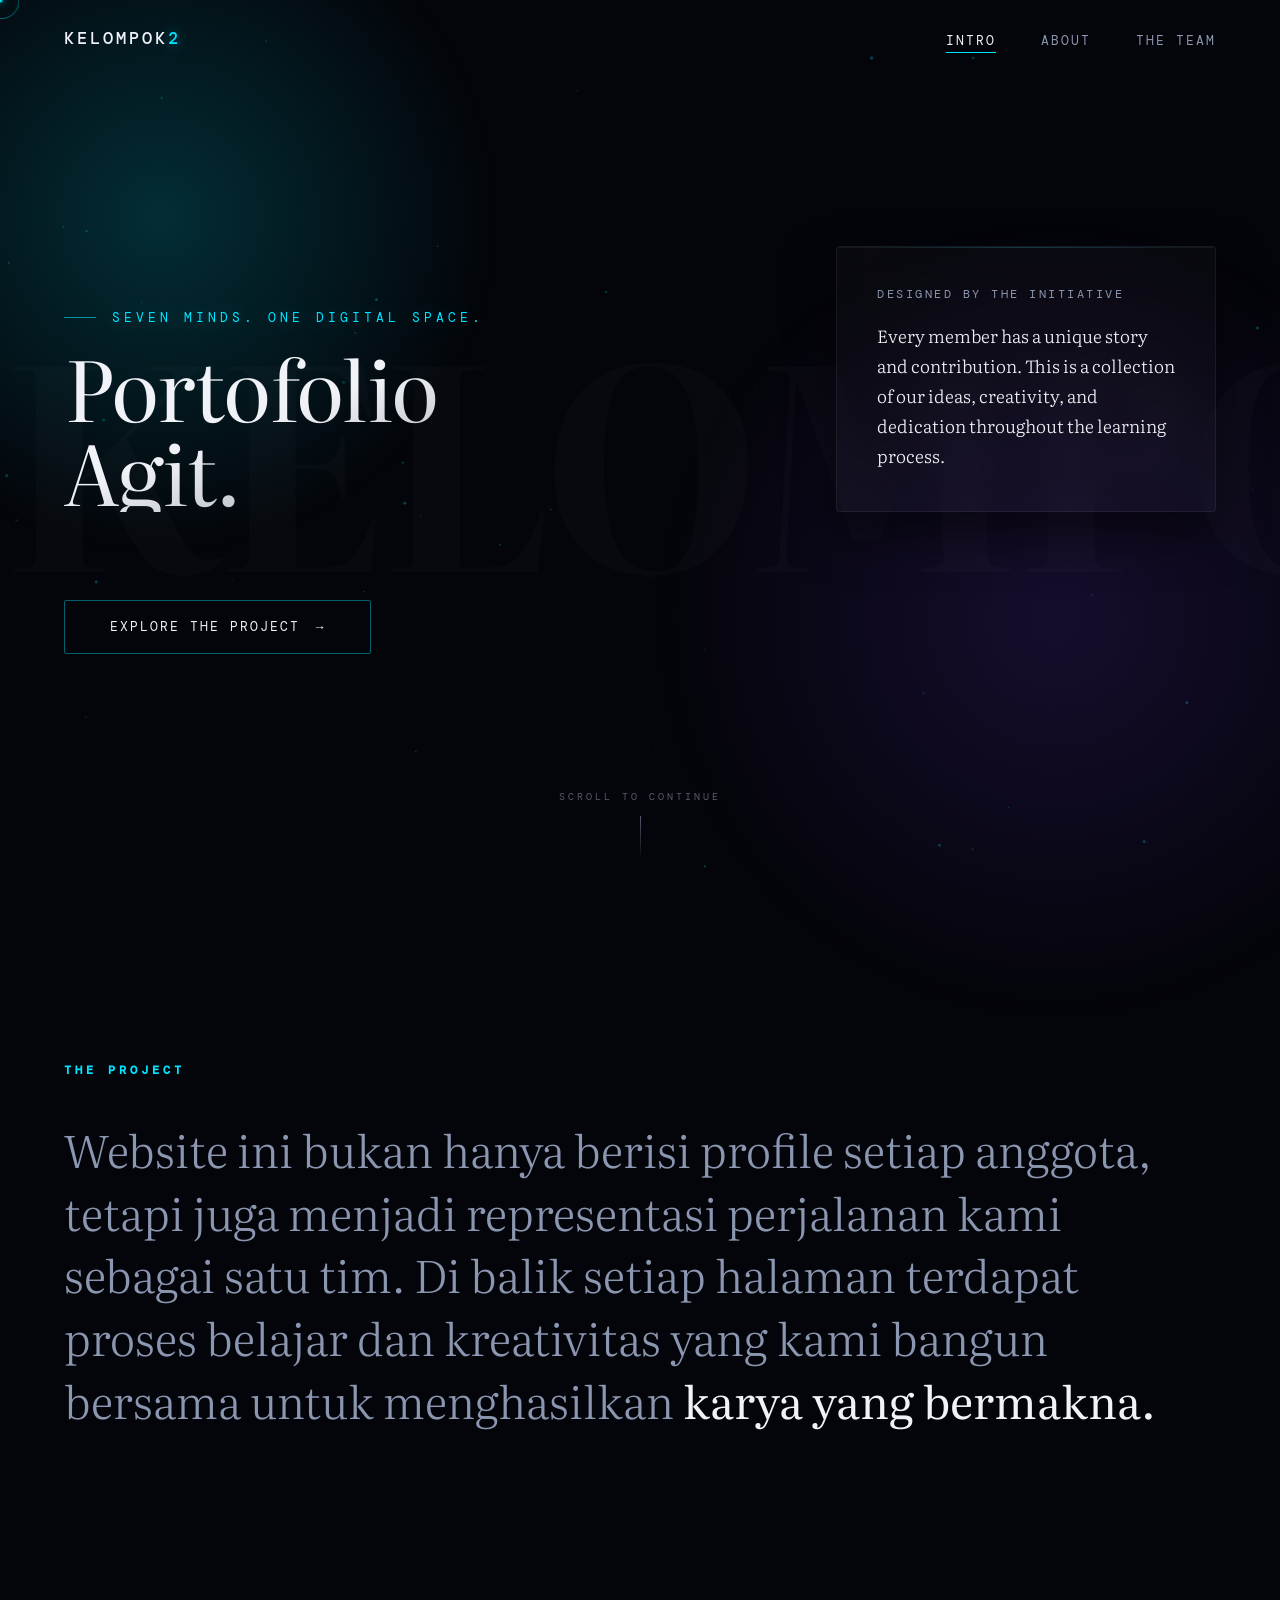
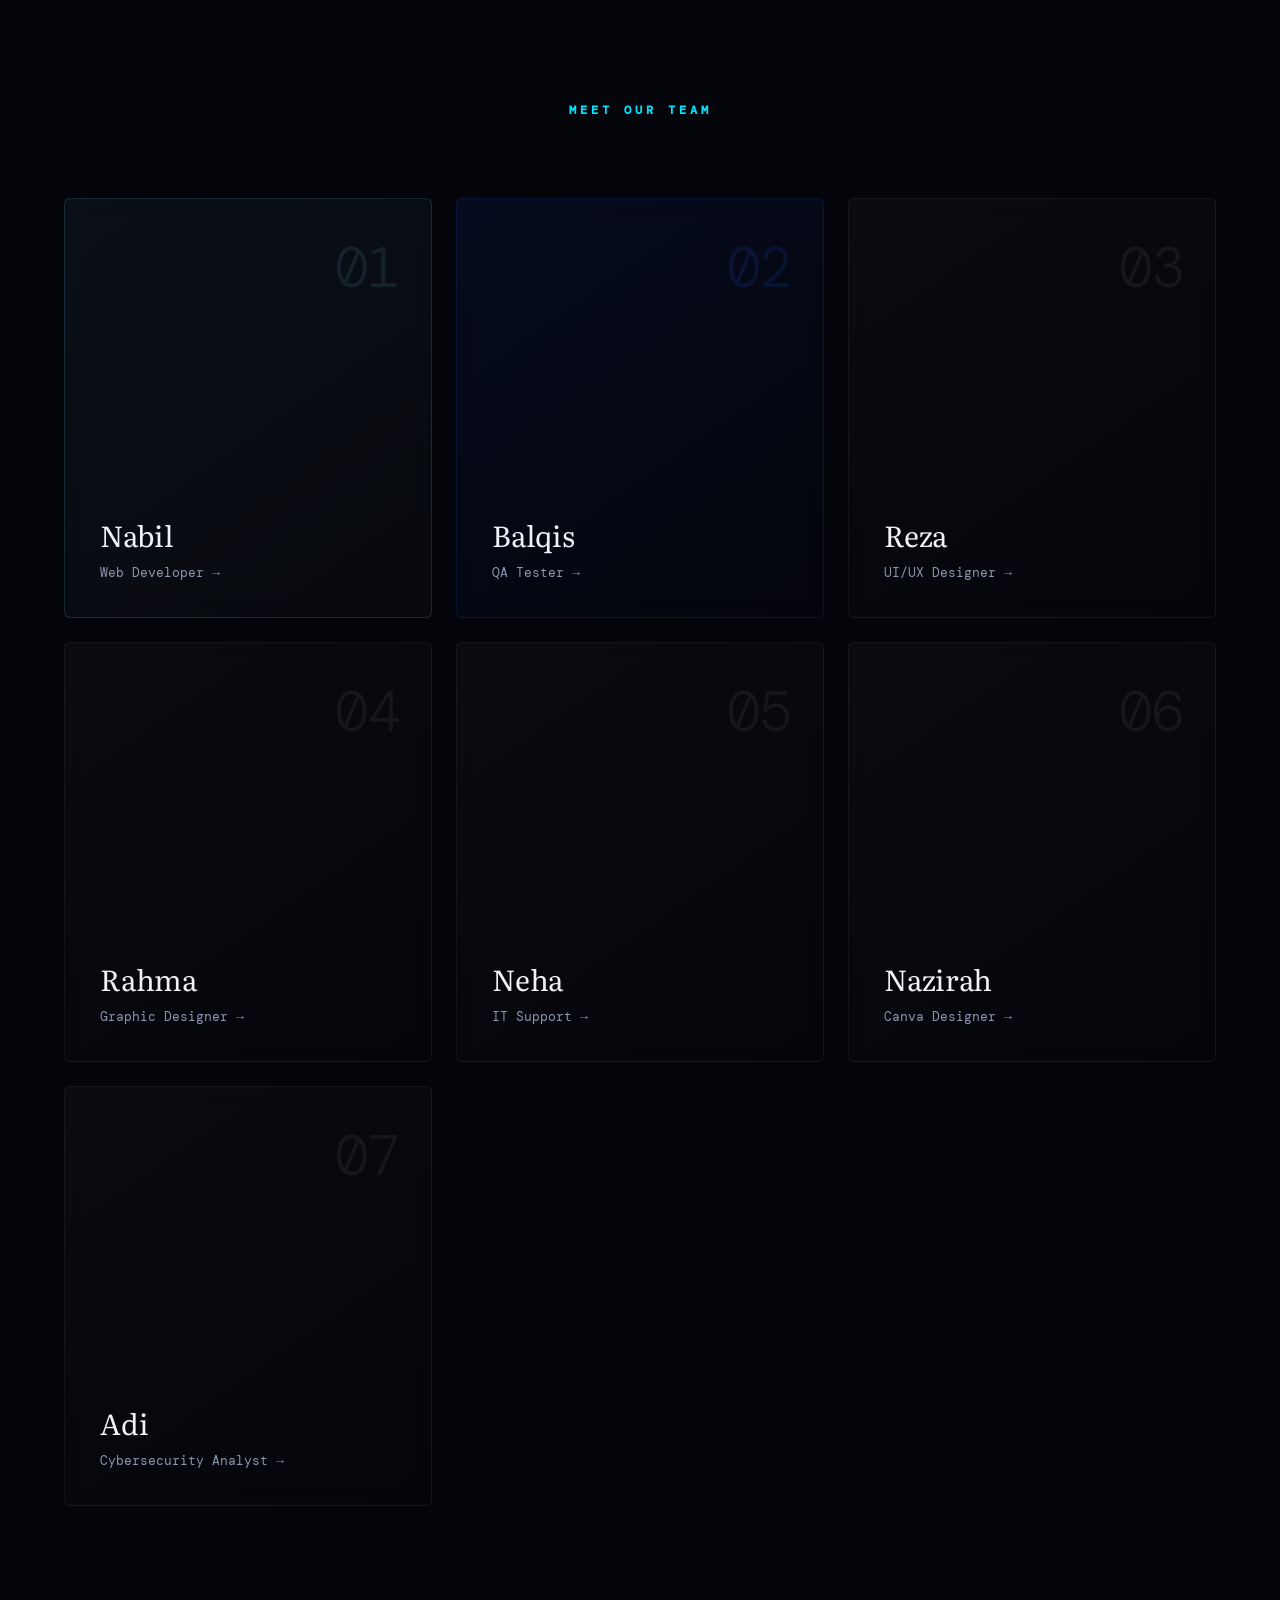
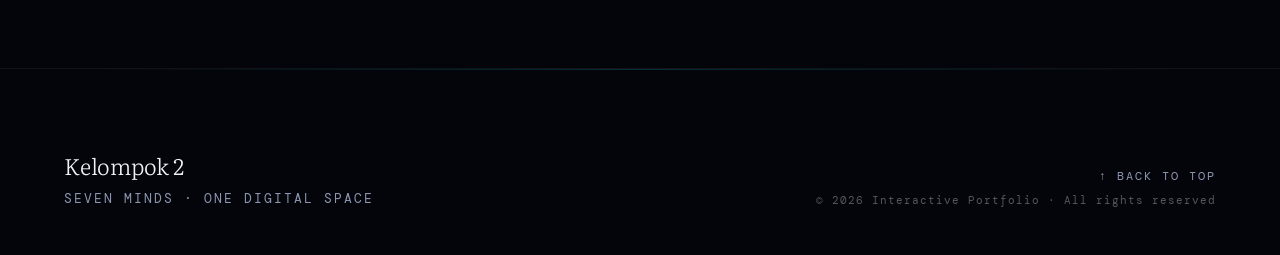
==== commit 55ef5f6d: "Update index.html" ====
--- a/cosmic project/frontend/index.html
+++ b/cosmic project/frontend/index.html
@@ -3,9 +3,9 @@
 <head>
     <meta charset="UTF-8">
     <meta name="viewport" content="width=device-width, initial-scale=1.0">
-    <title>Kelompok 2 — Interactive Portfolio</title>
+    <title>Kelompok 3  Interactive Portfolio</title>
     <meta name="description" content="An interactive portfolio by seven students — featuring personal profiles, music, and synchronized lyrics. Seven minds. One digital space.">
-    <meta property="og:title" content="Kelompok 2 — Interactive Portfolio">
+    <meta property="og:title" content="Kelompok 3  Interactive Portfolio">
     <meta property="og:description" content="Seven minds. One digital space. Explore each member's identity, favorite music, and synchronized lyrics.">
     <meta property="og:type" content="website">
 
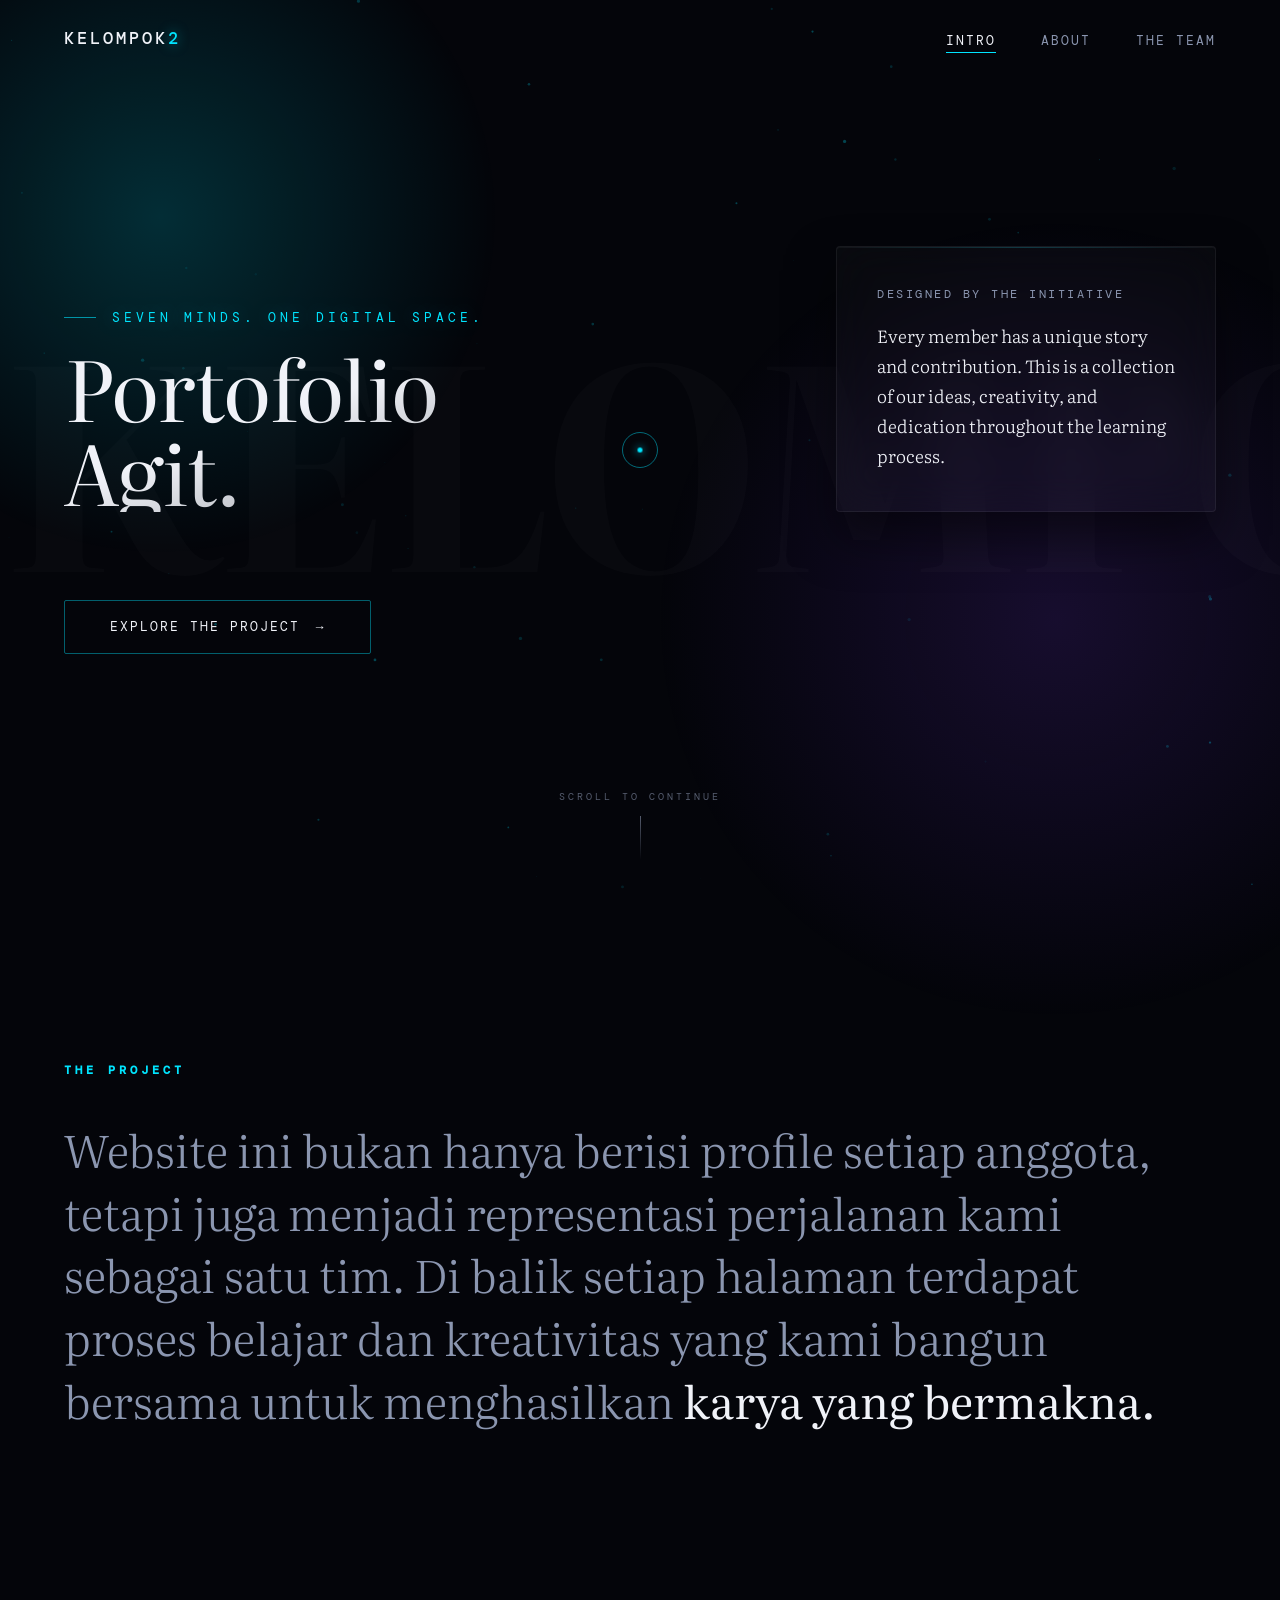
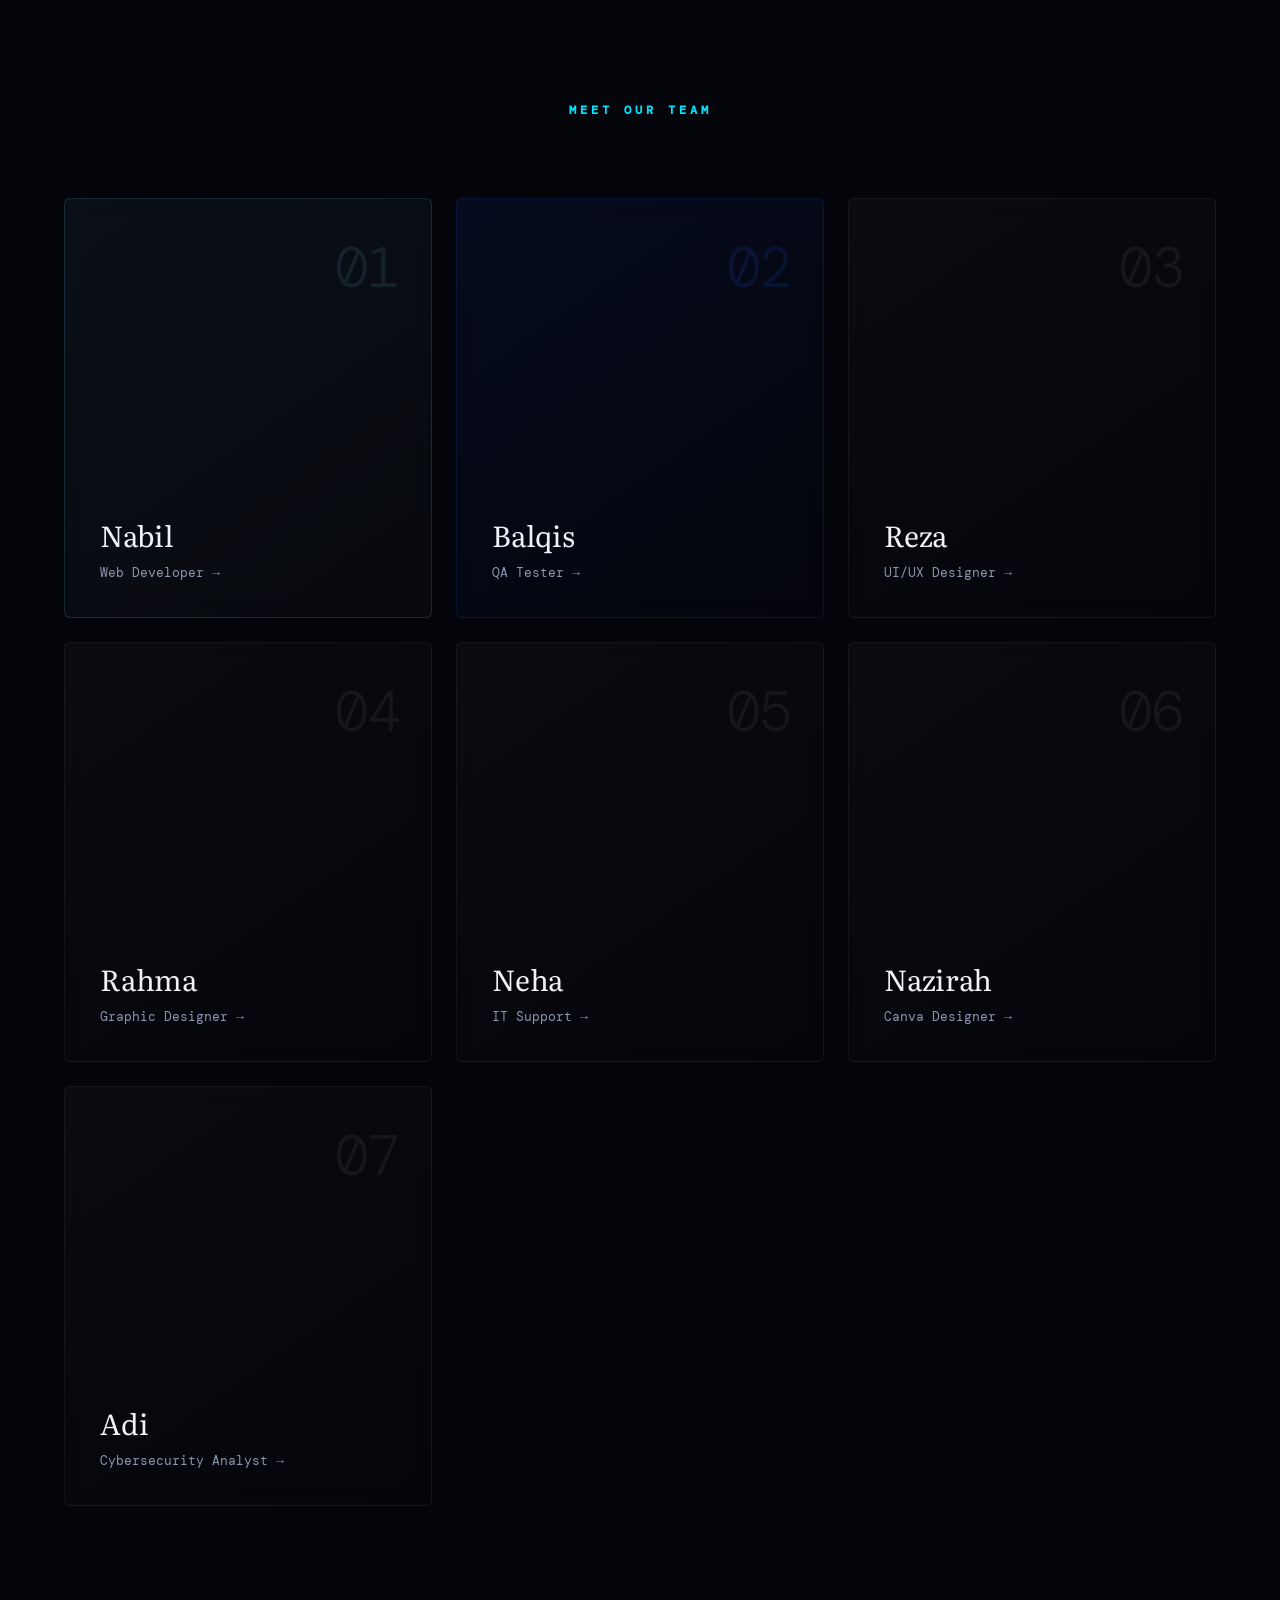
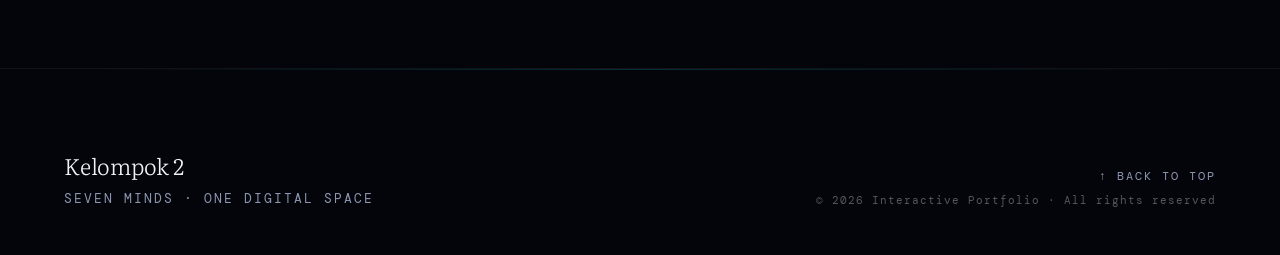
==== commit b489442d: "Update index.html" ====
--- a/cosmic project/frontend/index.html
+++ b/cosmic project/frontend/index.html
@@ -58,8 +58,8 @@
         <!-- Giant background marquee typography -->
         <h1 class="hero-bg-text" aria-hidden="true">
             <div class="hero-bg-track">
-                <span>KELOMPOK 2&nbsp;</span>
-                <span>KELOMPOK 2&nbsp;</span>
+                <span>KELOMPOK 3&nbsp;</span>
+                <span>KELOMPOK 3&nbsp;</span>
             </div>
         </h1>
 
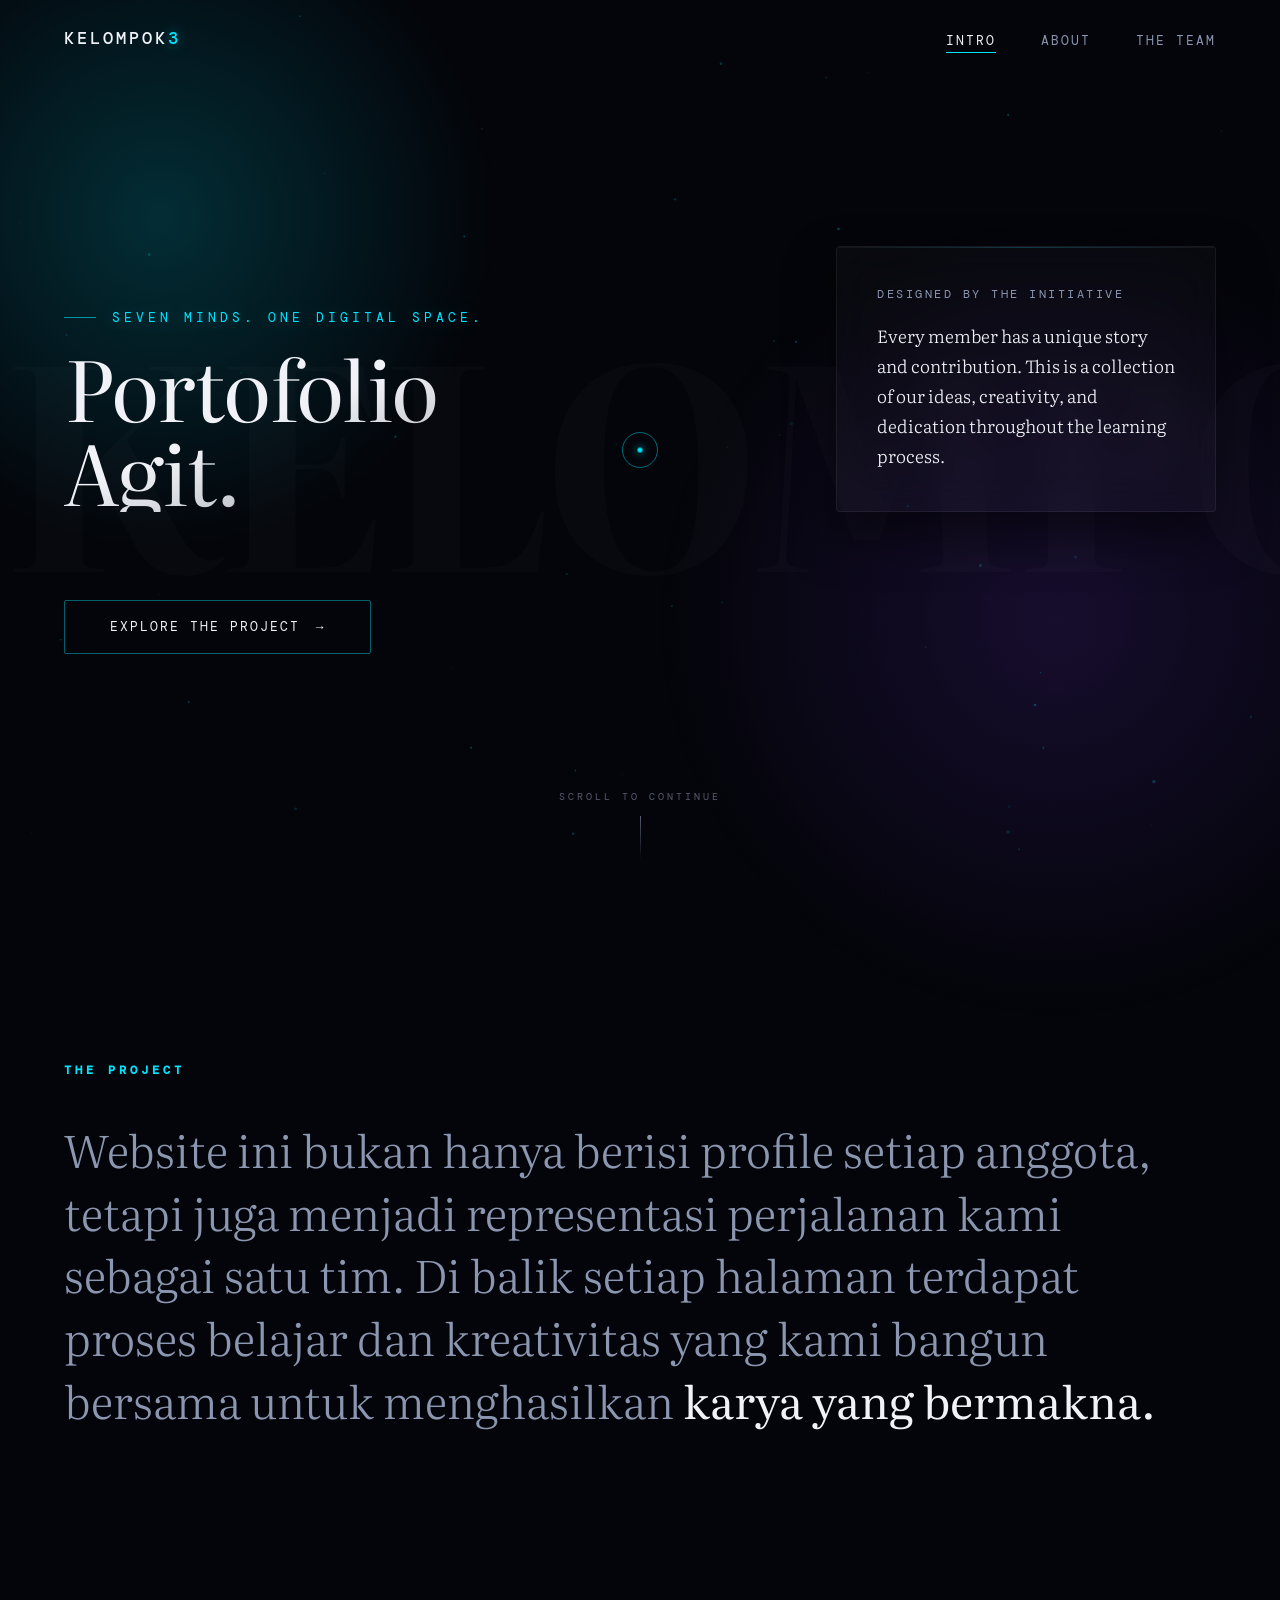
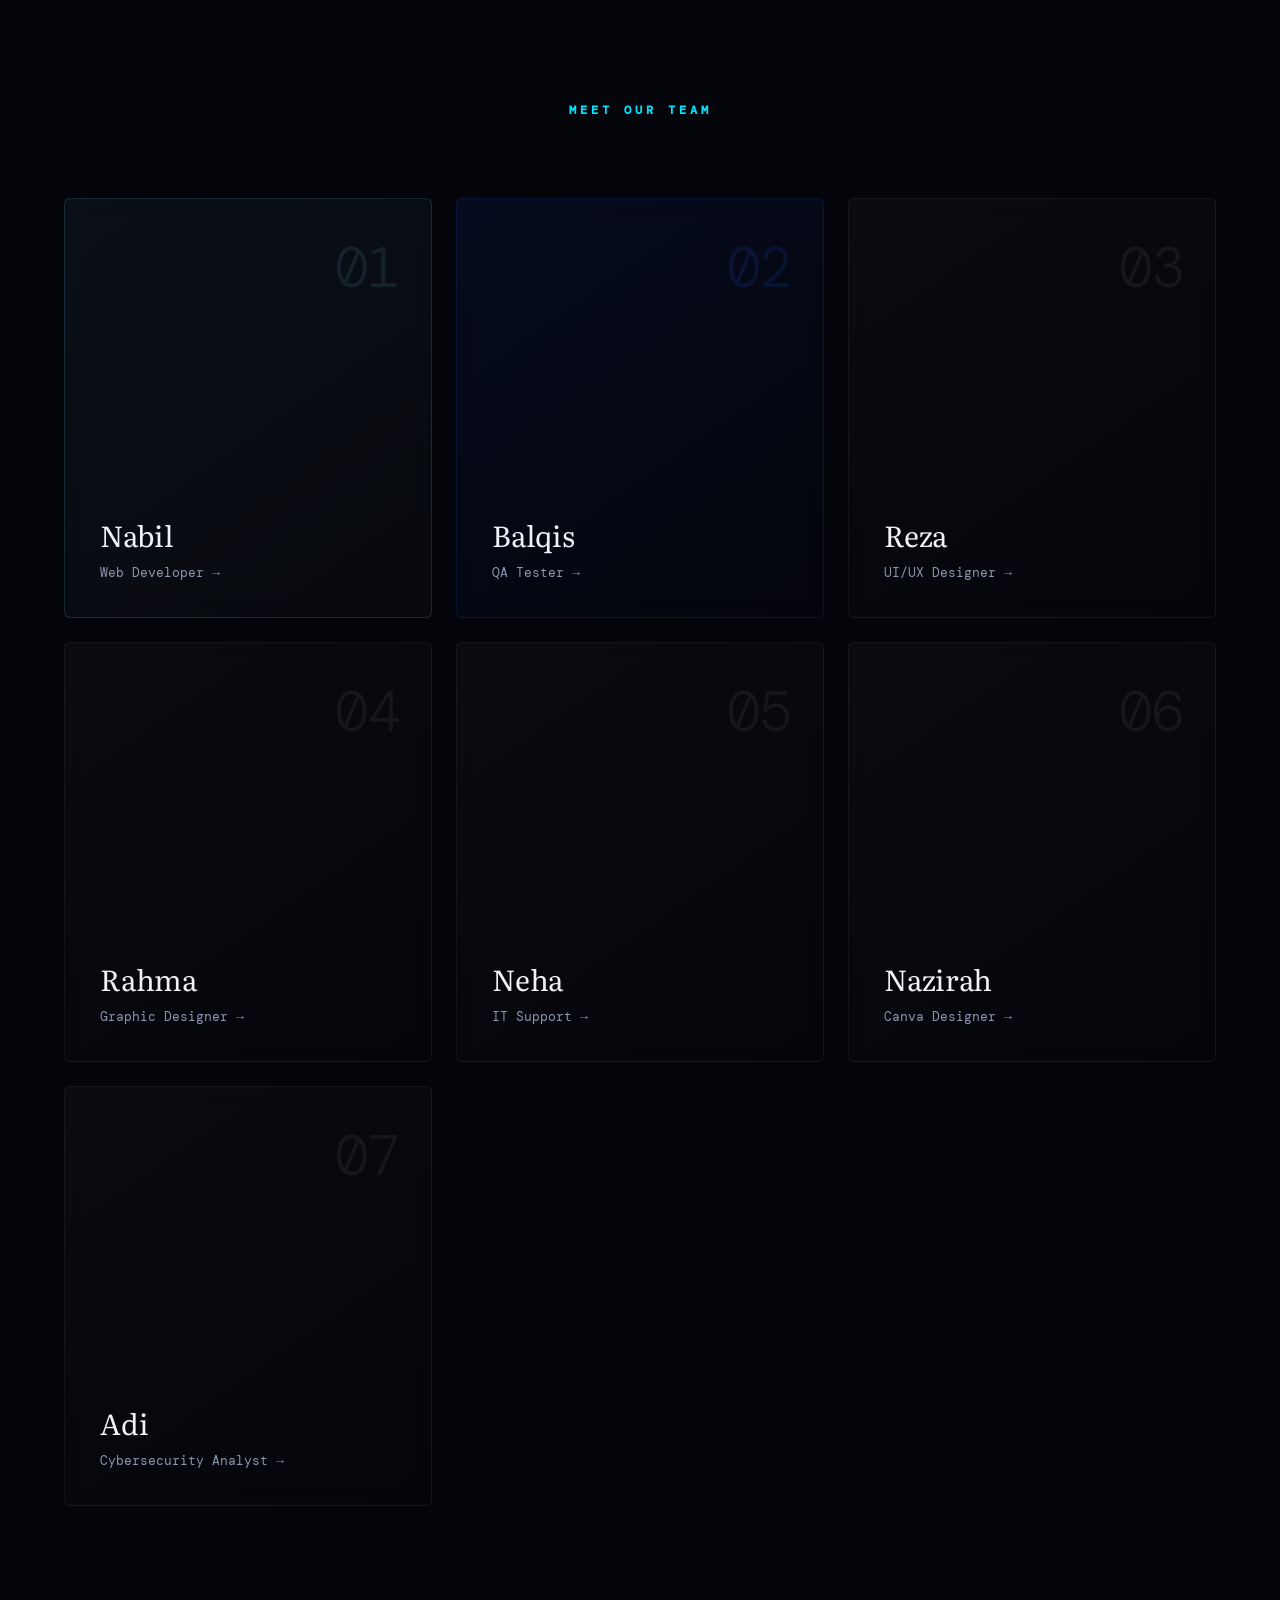
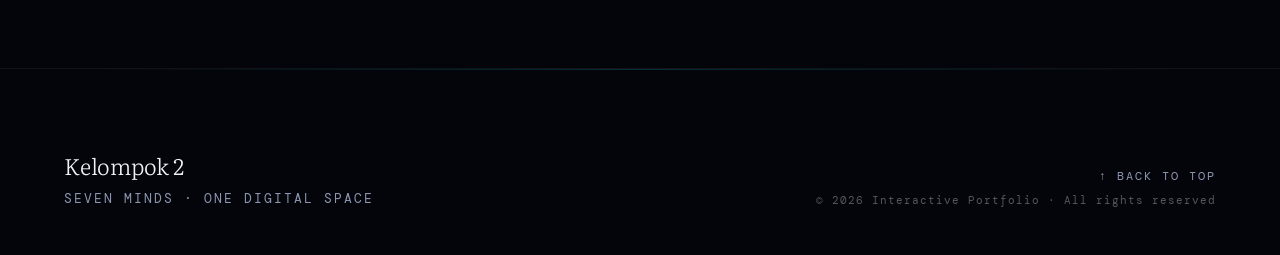
==== commit 33d16cfb: "Update index.html" ====
--- a/cosmic project/frontend/index.html
+++ b/cosmic project/frontend/index.html
@@ -38,7 +38,7 @@
 
     <!-- Navigation -->
     <nav class="glass-nav" aria-label="Main navigation">
-        <a href="#hero" class="nav-brand" aria-label="Kelompok 2 — Home">KELOMPOK<span>2</span></a>
+        <a href="#hero" class="nav-brand" aria-label="Kelompok 3 — Home">KELOMPOK<span>3</span></a>
         <ul class="nav-links" role="list">
             <li><a href="#hero">Intro</a></li>
             <li><a href="#about">About</a></li>
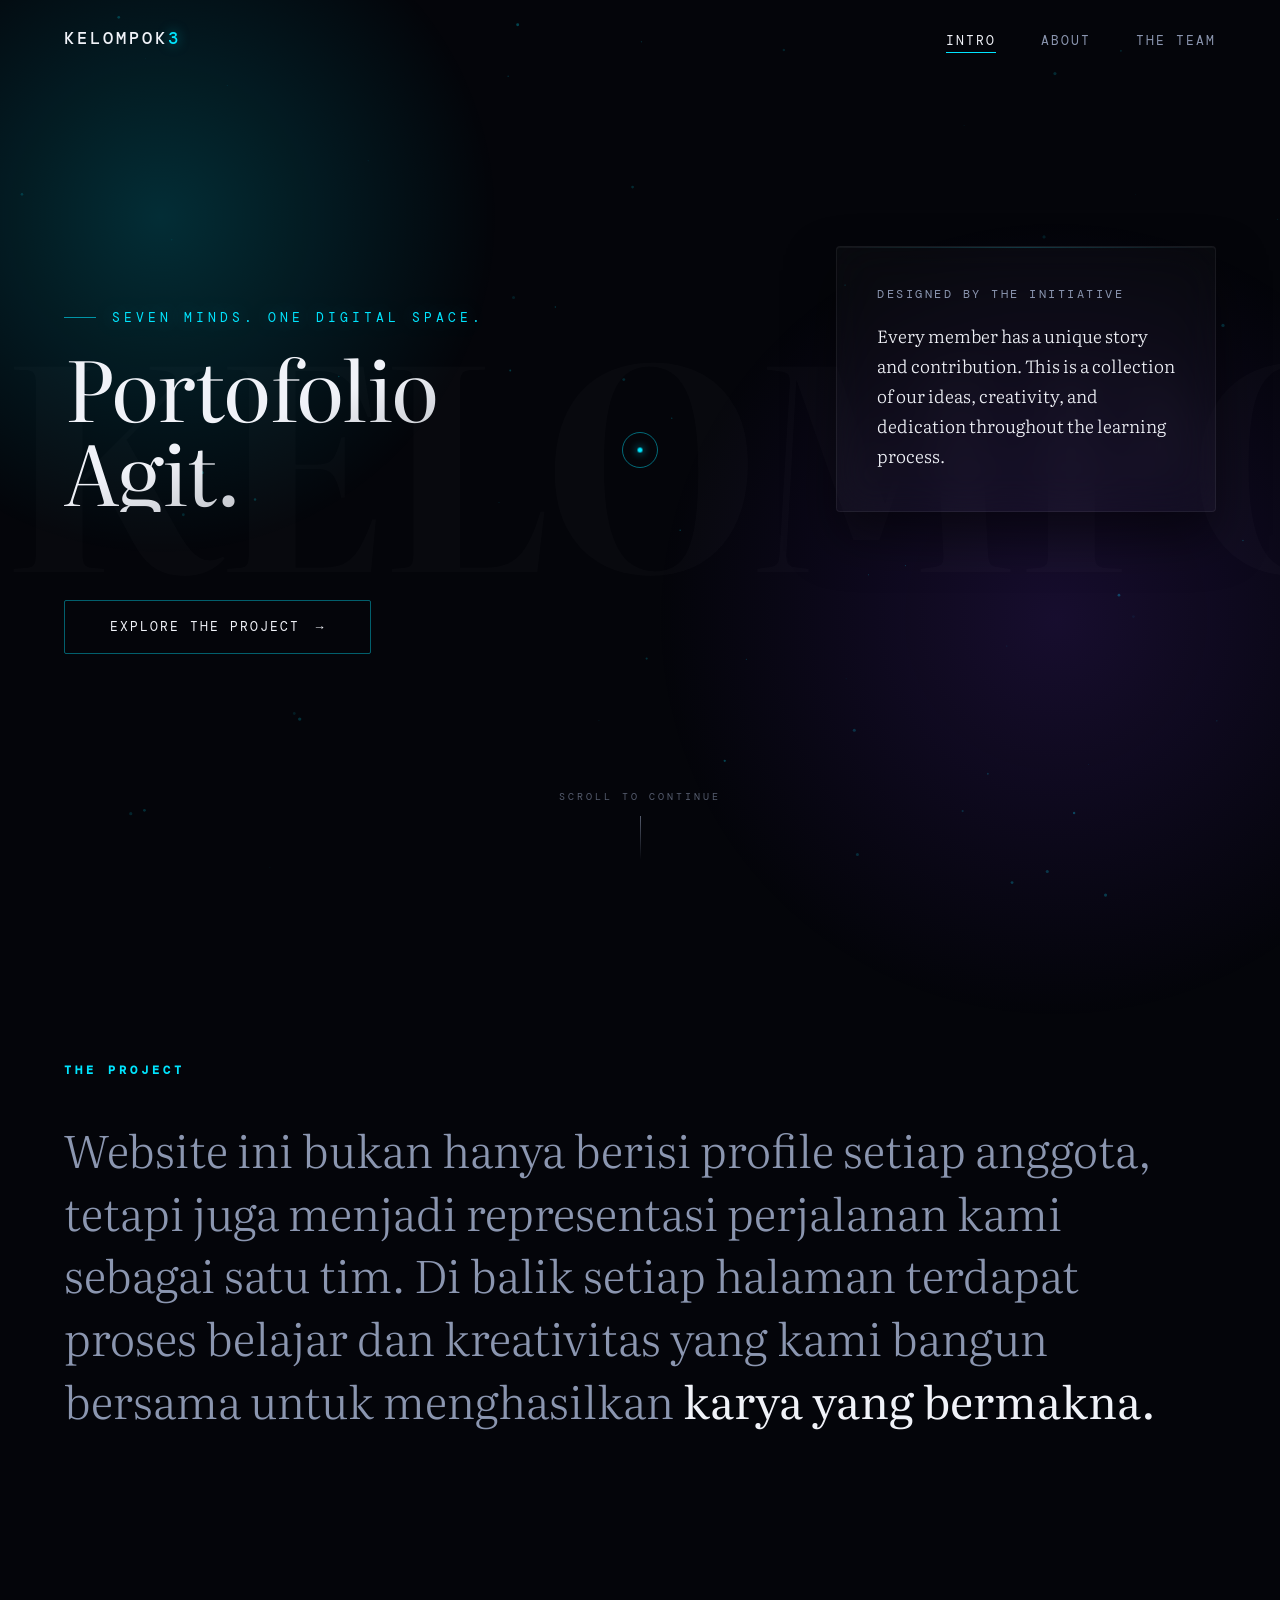
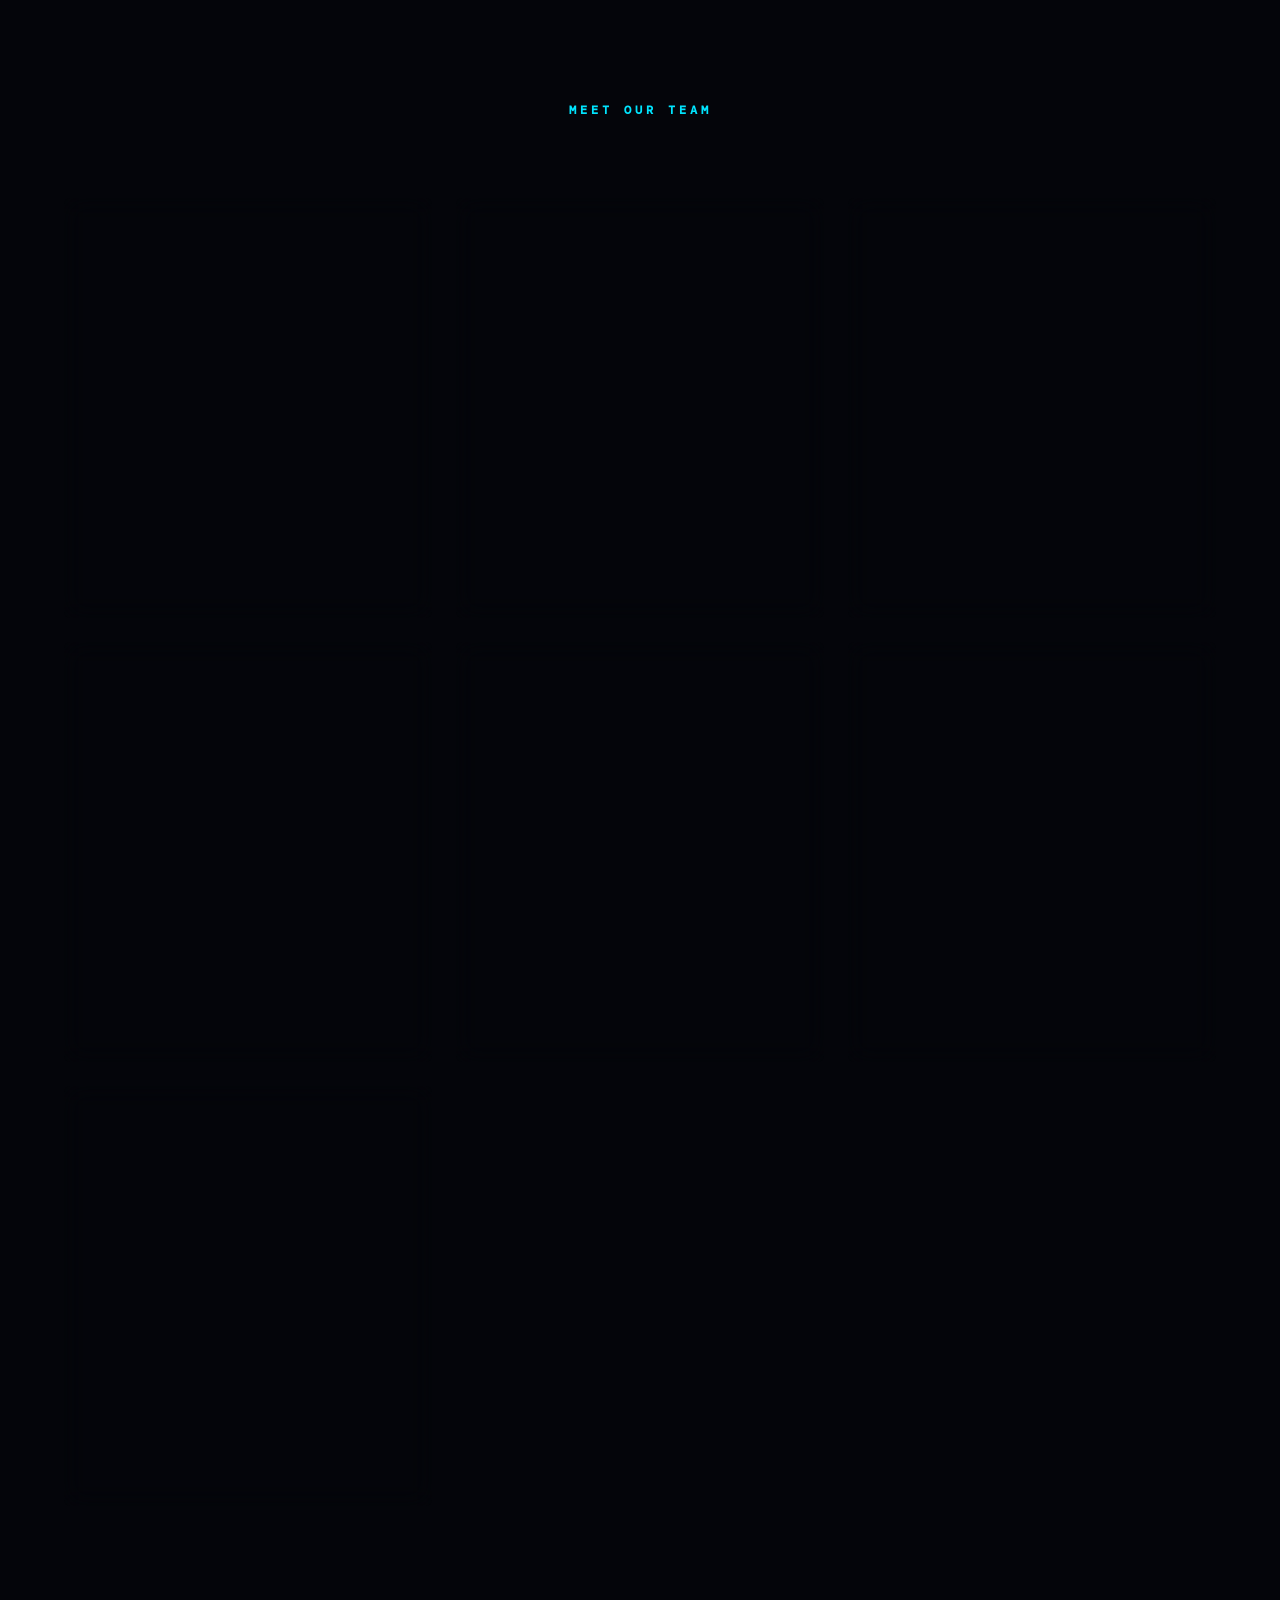
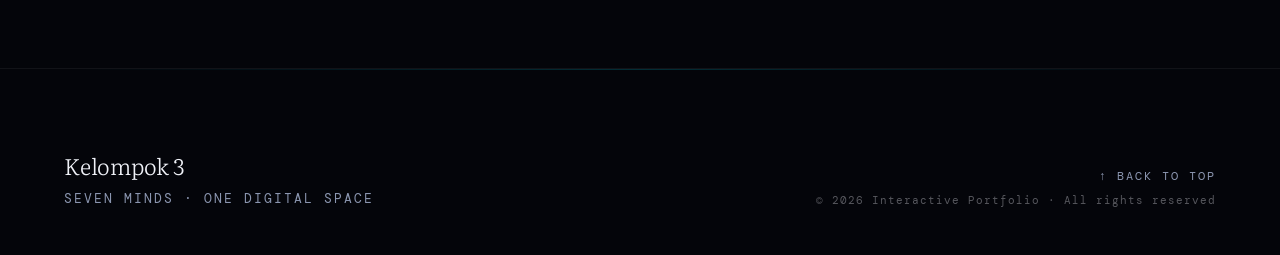
==== commit 1729d6de: "Update index.html" ====
--- a/cosmic project/frontend/index.html
+++ b/cosmic project/frontend/index.html
@@ -216,7 +216,7 @@
     ================================================================ -->
     <footer class="site-footer reveal-fade">
         <div class="footer-brand">
-            <strong>Kelompok 2</strong>
+            <strong>Kelompok 3</strong>
             SEVEN MINDS · ONE DIGITAL SPACE
         </div>
         <div class="footer-right">
